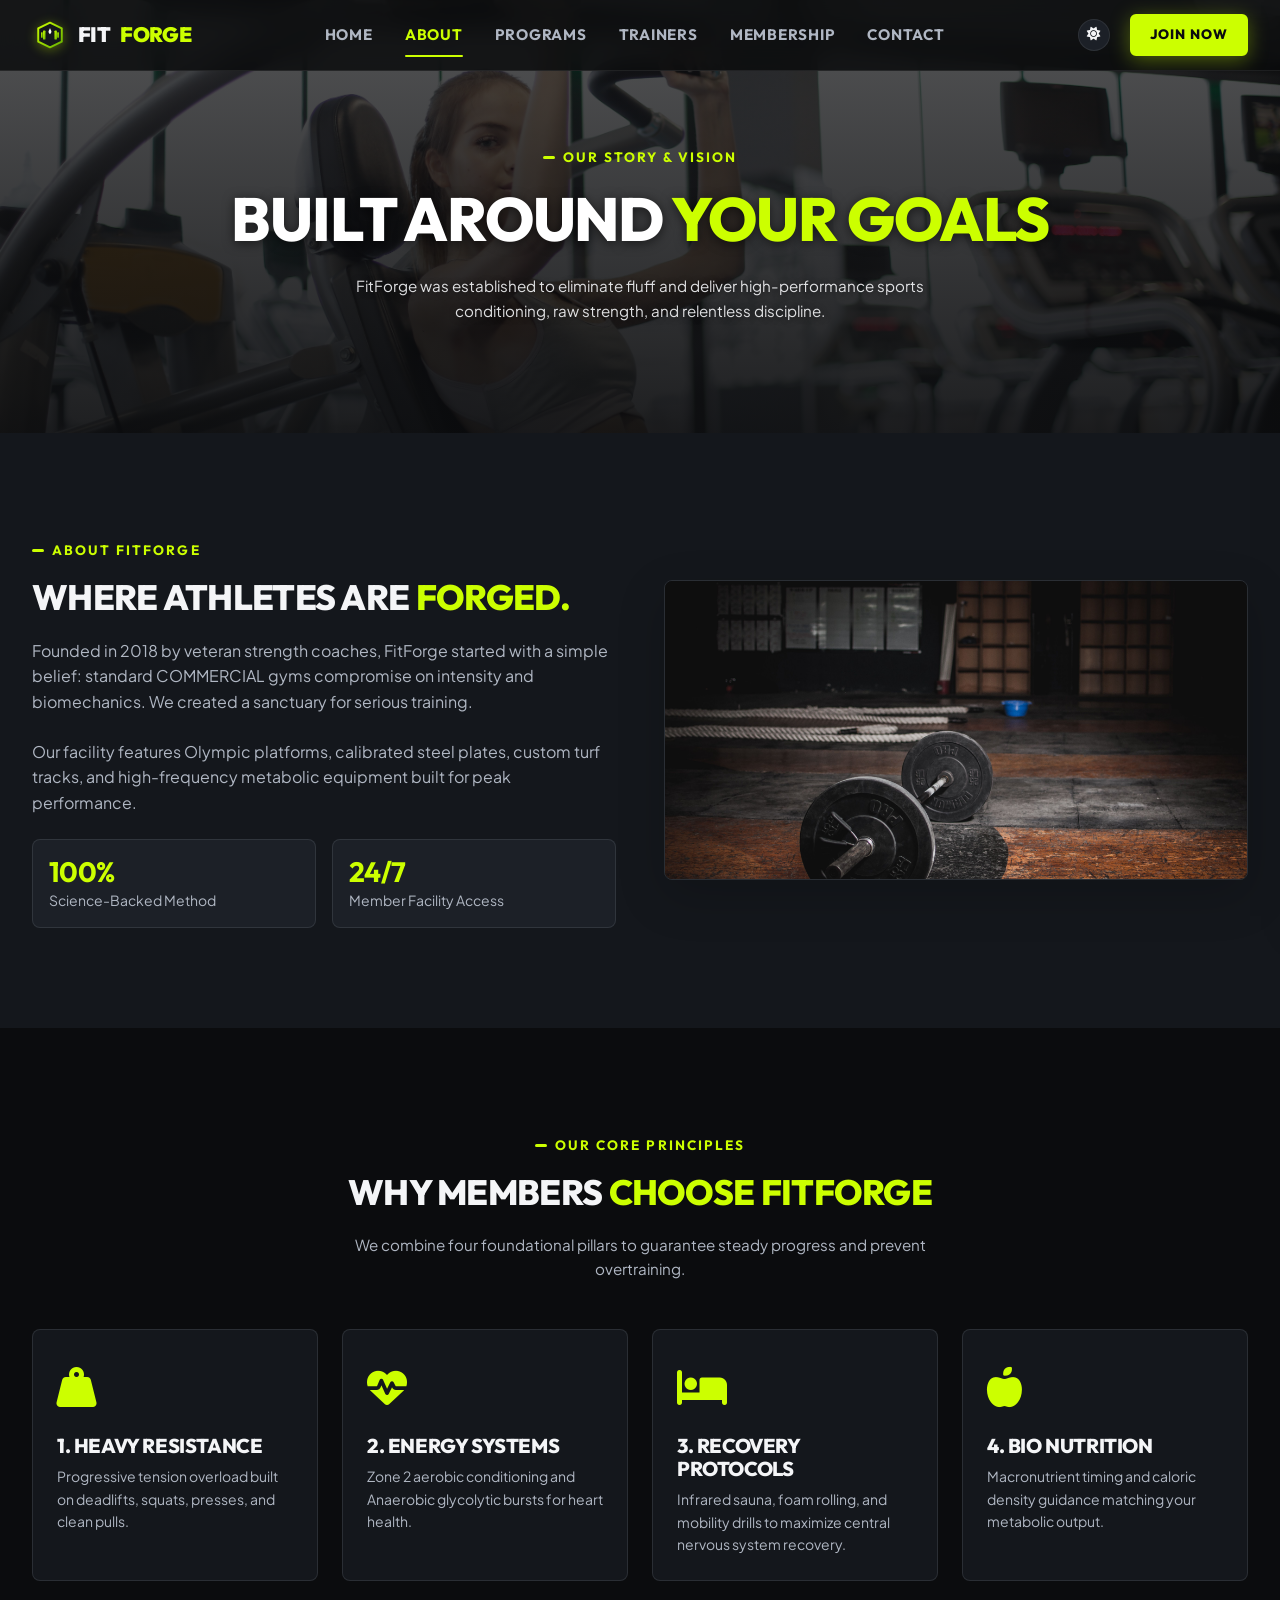
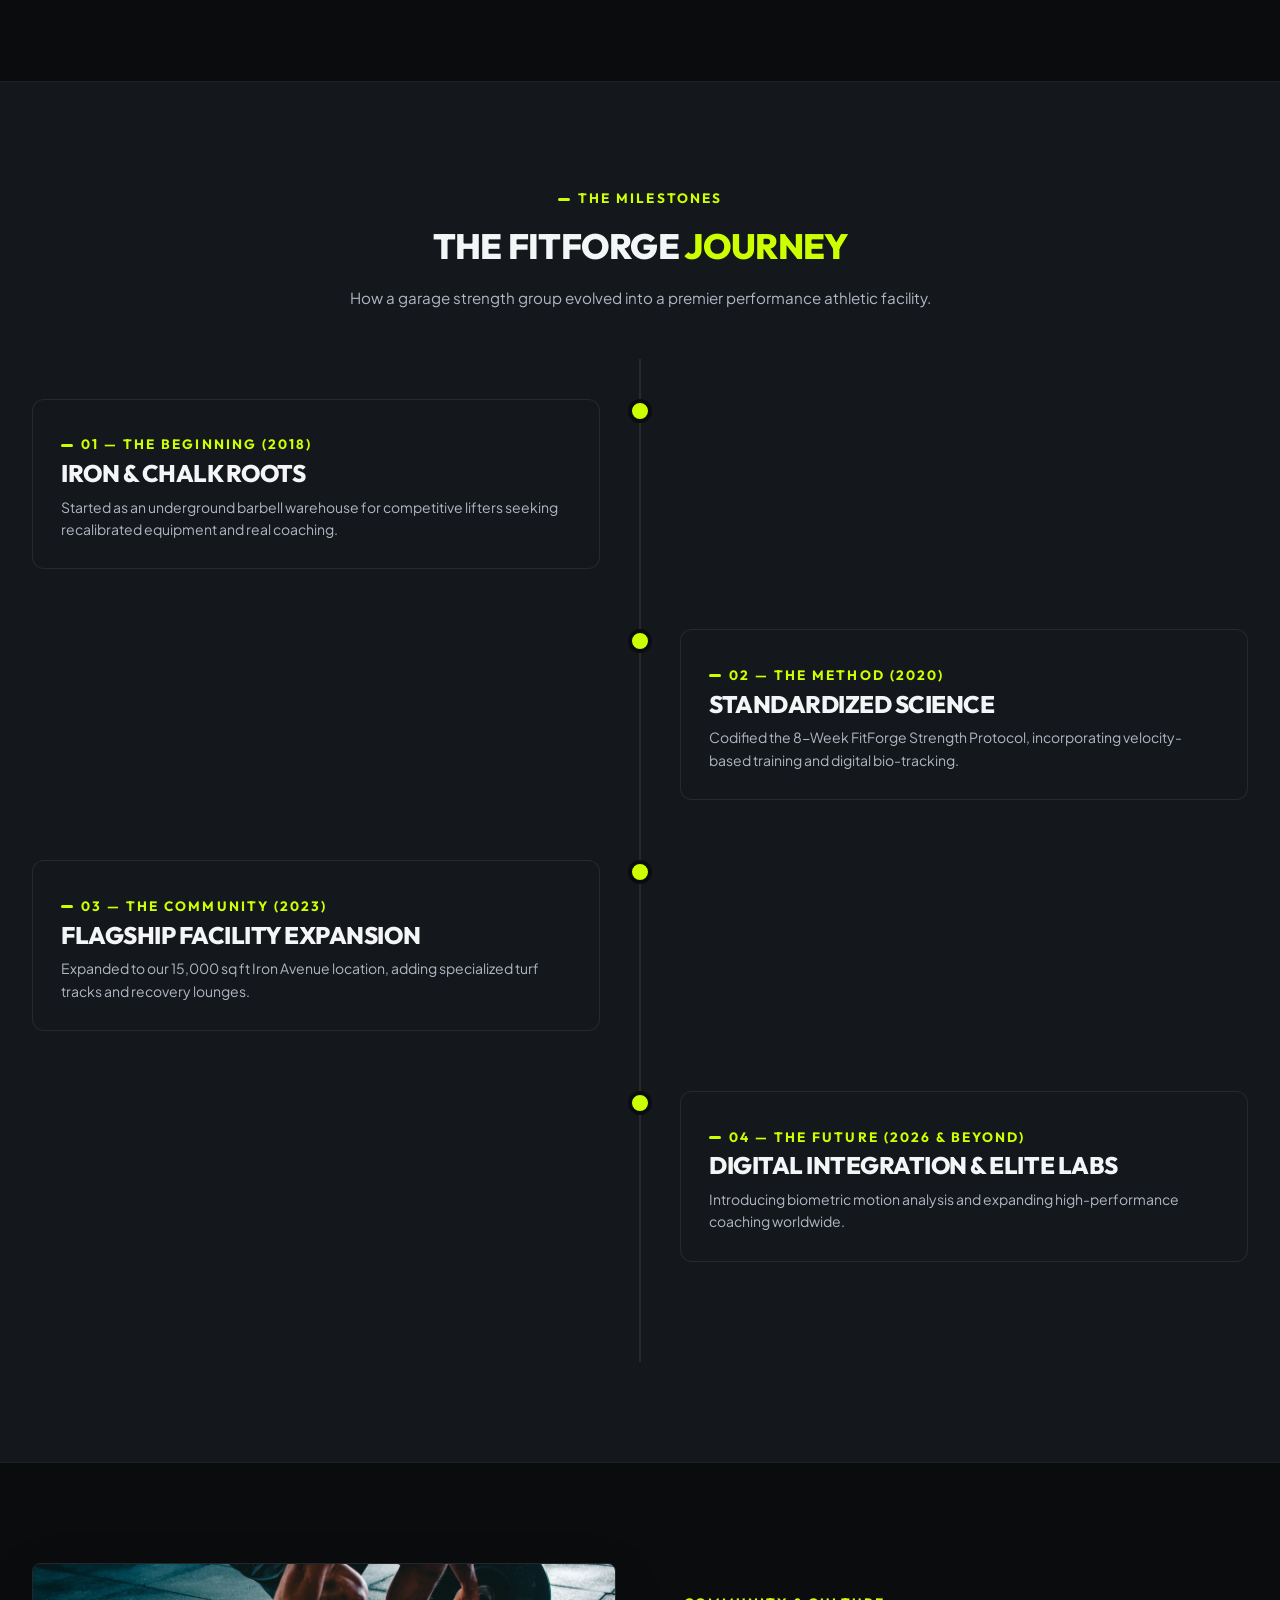
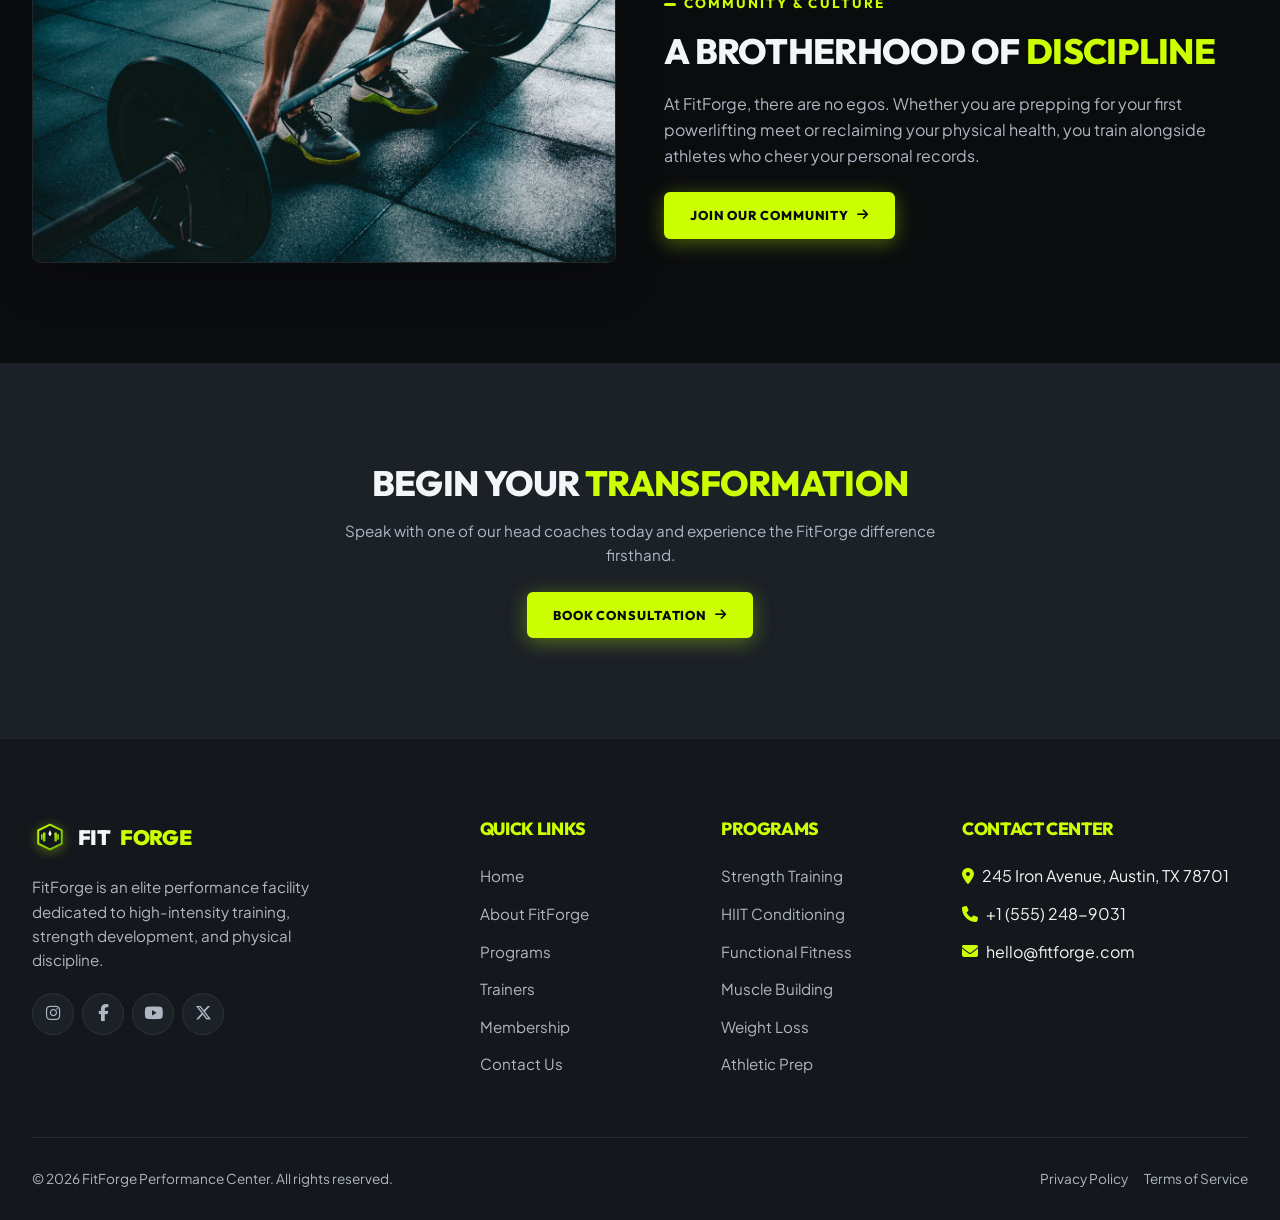
==== about.html @ 4e2a4e7b "first commit" ====
<!DOCTYPE html>
<html lang="en" data-theme="dark" dir="ltr">
<head>
  <meta charset="UTF-8">
  <meta name="viewport" content="width=device-width, initial-scale=1.0">
  <title>About Us | FitForge Performance Center</title>
  <meta name="description" content="Learn about FitForge's origin, fitness philosophy, science-backed methodology, and commitment to building athletic excellence.">
  
  <!-- Bootstrap 5 CDN -->
  <link href="https://cdn.jsdelivr.net/npm/bootstrap@5.3.2/dist/css/bootstrap.min.css" rel="stylesheet">
  
  <!-- Font Awesome CDN -->
  <link rel="stylesheet" href="https://cdnjs.cloudflare.com/ajax/libs/font-awesome/6.4.2/css/all.min.css">
  
  <!-- Favicon -->
  <link rel="icon" type="image/svg+xml" href="assets/images/favicon.svg">
  
  <!-- Custom Stylesheet -->
  <link rel="stylesheet" href="assets/css/style.css">
</head>
<body>

  <!-- ==========================================
       HEADER & NAVIGATION (CONSISTENT)
       ========================================== -->
  <header class="site-header">
    <div class="container">
      <nav class="navbar navbar-expand-lg navbar-dark p-0">
        <!-- Logo -->
        <a class="navbar-brand navbar-brand-forge me-auto" href="index.html">
          <span class="brand-logo-icon"><img src="assets/images/logo.svg" alt="FitForge Logo"></span>
          FIT<span>FORGE</span>
        </a>

        <!-- Desktop Navigation -->
        <div class="collapse navbar-collapse d-none d-lg-flex justify-content-center">
          <ul class="navbar-nav">
            <li class="nav-item"><a class="nav-link" href="index.html">Home</a></li>
            <li class="nav-item"><a class="nav-link active" href="about.html">About</a></li>
            <li class="nav-item"><a class="nav-link" href="programs.html">Programs</a></li>
            <li class="nav-item"><a class="nav-link" href="trainers.html">Trainers</a></li>
            <li class="nav-item"><a class="nav-link" href="membership.html">Membership</a></li>
            <li class="nav-item"><a class="nav-link" href="contact.html">Contact</a></li>
          </ul>
        </div>

        <!-- Right Side Controls -->
        <div class="header-controls ms-auto">
          <button class="btn-icon-toggle js-theme-toggle" aria-label="Toggle Theme">
            <i class="fas fa-sun"></i>
          </button>
          <a href="membership.html" class="btn-forge btn-forge-primary btn-forge-sm d-none d-sm-inline-flex ms-2">
            Join Now
          </a>
          <button class="navbar-toggler-forge js-drawer-open" aria-label="Open Navigation Drawer">
            <i class="fas fa-bars"></i>
          </button>
        </div>
      </nav>
    </div>
  </header>

  <!-- Mobile Right-Side Navigation Drawer -->
  <div class="mobile-drawer-overlay"></div>
  <div class="mobile-drawer">
    <div>
      <div class="drawer-header">
        <a class="navbar-brand navbar-brand-forge" href="index.html">
          FIT<span>FORGE</span>
        </a>
        <button class="btn-close-drawer js-drawer-close" aria-label="Close Drawer">
          <i class="fas fa-xmark"></i>
        </button>
      </div>

      <nav class="drawer-nav">
        <a class="nav-link" href="index.html">Home</a>
        <a class="nav-link active" href="about.html">About</a>
        <a class="nav-link" href="programs.html">Programs</a>
        <a class="nav-link" href="trainers.html">Trainers</a>
        <a class="nav-link" href="membership.html">Membership</a>
        <a class="nav-link" href="contact.html">Contact</a>
      </nav>
    </div>

    <div class="pt-4">
      <div class="text-center text-muted small">
        <p class="mb-0">&copy; 2026 FitForge Performance Center.</p>
      </div>
    </div>
  </div>

  <!-- ==========================================
       INNER HERO
       ========================================== -->
  <section class="inner-hero" style="background-image: url('assets/images/hero_about.jpg');">
    <div class="hero-overlay"></div>
    <div class="container hero-content">
      <span class="eyebrow-label reveal">OUR STORY & VISION</span>
      <h1 class="hero-title reveal stagger-1">Built Around <span class="text-lime">Your Goals</span></h1>
      <p class="section-subtitle mx-auto text-center reveal stagger-2">
        FitForge was established to eliminate fluff and deliver high-performance sports conditioning, raw strength, and relentless discipline.
      </p>
    </div>
  </section>

  <!-- ==========================================
       SECTION 1 & 2 — ABOUT & PHILOSOPHY
       ========================================== -->
  <section class="section-padding bg-surface-1">
    <div class="container">
      <div class="row align-items-center g-5">
        <div class="col-lg-6 reveal-left">
          <span class="eyebrow-label">ABOUT FITFORGE</span>
          <h2 class="section-title">Where Athletes Are <span class="text-lime">Forged.</span></h2>
          <p class="text-muted mb-4">
            Founded in 2018 by veteran strength coaches, FitForge started with a simple belief: standard COMMERCIAL gyms compromise on intensity and biomechanics. We created a sanctuary for serious training.
          </p>
          <p class="text-muted mb-4">
            Our facility features Olympic platforms, calibrated steel plates, custom turf tracks, and high-frequency metabolic equipment built for peak performance.
          </p>
          <div class="row g-3">
            <div class="col-6">
              <div class="p-3 bg-surface-2 rounded-3 border border-secondary border-opacity-25">
                <h4 class="text-lime fs-3 fw-bold mb-0">100%</h4>
                <p class="small text-muted mb-0">Science-Backed Method</p>
              </div>
            </div>
            <div class="col-6">
              <div class="p-3 bg-surface-2 rounded-3 border border-secondary border-opacity-25">
                <h4 class="text-lime fs-3 fw-bold mb-0">24/7</h4>
                <p class="small text-muted mb-0">Member Facility Access</p>
              </div>
            </div>
          </div>
        </div>

        <div class="col-lg-6 reveal-right">
          <div class="position-relative">
            <img src="assets/images/about_facility.jpg" alt="FitForge Gym Floor" class="img-fluid rounded-3 shadow-lg border border-secondary border-opacity-25 feature-section-img" loading="lazy">
          </div>
        </div>
      </div>
    </div>
  </section>

  <!-- ==========================================
       SECTION 3 & 4 — TRAINING APPROACH & WHY CHOOSE US
       ========================================== -->
  <section class="section-padding">
    <div class="container">
      <div class="text-center mx-auto mb-5 reveal">
        <span class="eyebrow-label">OUR CORE PRINCIPLES</span>
        <h2 class="section-title">Why Members <span class="text-lime">Choose FitForge</span></h2>
        <p class="section-subtitle mx-auto">
          We combine four foundational pillars to guarantee steady progress and prevent overtraining.
        </p>
      </div>

      <div class="row g-4">
        <div class="col-md-6 col-lg-3">
          <div class="p-4 bg-surface-1 rounded-3 border border-secondary border-opacity-25 h-100 reveal stagger-1">
            <div class="text-lime fs-1 mb-3"><i class="fas fa-weight-hanging"></i></div>
            <h4 class="fs-5 mb-2">1. Heavy Resistance</h4>
            <p class="text-muted small mb-0">Progressive tension overload built on deadlifts, squats, presses, and clean pulls.</p>
          </div>
        </div>

        <div class="col-md-6 col-lg-3">
          <div class="p-4 bg-surface-1 rounded-3 border border-secondary border-opacity-25 h-100 reveal stagger-2">
            <div class="text-lime fs-1 mb-3"><i class="fas fa-heart-pulse"></i></div>
            <h4 class="fs-5 mb-2">2. Energy Systems</h4>
            <p class="text-muted small mb-0">Zone 2 aerobic conditioning and Anaerobic glycolytic bursts for heart health.</p>
          </div>
        </div>

        <div class="col-md-6 col-lg-3">
          <div class="p-4 bg-surface-1 rounded-3 border border-secondary border-opacity-25 h-100 reveal stagger-3">
            <div class="text-lime fs-1 mb-3"><i class="fas fa-bed"></i></div>
            <h4 class="fs-5 mb-2">3. Recovery Protocols</h4>
            <p class="text-muted small mb-0">Infrared sauna, foam rolling, and mobility drills to maximize central nervous system recovery.</p>
          </div>
        </div>

        <div class="col-md-6 col-lg-3">
          <div class="p-4 bg-surface-1 rounded-3 border border-secondary border-opacity-25 h-100 reveal stagger-4">
            <div class="text-lime fs-1 mb-3"><i class="fas fa-apple-whole"></i></div>
            <h4 class="fs-5 mb-2">4. Bio Nutrition</h4>
            <p class="text-muted small mb-0">Macronutrient timing and caloric density guidance matching your metabolic output.</p>
          </div>
        </div>
      </div>
    </div>
  </section>

  <!-- ==========================================
       SECTION 5 — TIMELINE JOURNEY
       ========================================== -->
  <section class="section-padding bg-surface-1 border-top border-bottom border-secondary border-opacity-10">
    <div class="container">
      <div class="text-center mx-auto mb-5 reveal">
        <span class="eyebrow-label">THE MILESTONES</span>
        <h2 class="section-title">The FitForge <span class="text-lime">Journey</span></h2>
        <p class="section-subtitle mx-auto">
          How a garage strength group evolved into a premier performance athletic facility.
        </p>
      </div>

      <div class="timeline-container">
        <!-- Milestone 1 -->
        <div class="timeline-item reveal-left">
          <div class="timeline-dot"></div>
          <div class="timeline-content">
            <span class="eyebrow-label mb-1">01 — THE BEGINNING (2018)</span>
            <h4 class="fs-4 mb-2">Iron & Chalk Roots</h4>
            <p class="text-muted small mb-0">
              Started as an underground barbell warehouse for competitive lifters seeking recalibrated equipment and real coaching.
            </p>
          </div>
        </div>

        <!-- Milestone 2 -->
        <div class="timeline-item reveal-right">
          <div class="timeline-dot"></div>
          <div class="timeline-content">
            <span class="eyebrow-label mb-1">02 — THE METHOD (2020)</span>
            <h4 class="fs-4 mb-2">Standardized Science</h4>
            <p class="text-muted small mb-0">
              Codified the 8-Week FitForge Strength Protocol, incorporating velocity-based training and digital bio-tracking.
            </p>
          </div>
        </div>

        <!-- Milestone 3 -->
        <div class="timeline-item reveal-left">
          <div class="timeline-dot"></div>
          <div class="timeline-content">
            <span class="eyebrow-label mb-1">03 — THE COMMUNITY (2023)</span>
            <h4 class="fs-4 mb-2">Flagship Facility Expansion</h4>
            <p class="text-muted small mb-0">
              Expanded to our 15,000 sq ft Iron Avenue location, adding specialized turf tracks and recovery lounges.
            </p>
          </div>
        </div>

        <!-- Milestone 4 -->
        <div class="timeline-item reveal-right">
          <div class="timeline-dot"></div>
          <div class="timeline-content">
            <span class="eyebrow-label mb-1">04 — THE FUTURE (2026 & BEYOND)</span>
            <h4 class="fs-4 mb-2">Digital Integration & Elite Labs</h4>
            <p class="text-muted small mb-0">
              Introducing biometric motion analysis and expanding high-performance coaching worldwide.
            </p>
          </div>
        </div>
      </div>
    </div>
  </section>

  <!-- ==========================================
       SECTION 6 — COMMUNITY & CULTURE
       ========================================== -->
  <section class="section-padding">
    <div class="container">
      <div class="row align-items-center g-5">
        <div class="col-lg-6 reveal-left">
          <img src="assets/images/about_community.jpg" alt="FitForge Gym Culture" class="img-fluid rounded-3 shadow-lg border border-secondary border-opacity-25 feature-section-img" loading="lazy">
        </div>
        <div class="col-lg-6 reveal-right">
          <span class="eyebrow-label">COMMUNITY & CULTURE</span>
          <h2 class="section-title">A Brotherhood of <span class="text-lime">Discipline</span></h2>
          <p class="text-muted mb-4">
            At FitForge, there are no egos. Whether you are prepping for your first powerlifting meet or reclaiming your physical health, you train alongside athletes who cheer your personal records.
          </p>
          <a href="membership.html" class="btn-forge btn-forge-primary">
            Join Our Community <i class="fas fa-arrow-right"></i>
          </a>
        </div>
      </div>
    </div>
  </section>

  <!-- ==========================================
       CTA SECTION
       ========================================== -->
  <section class="section-padding bg-surface-2 text-center">
    <div class="container">
      <div class="max-w-700 mx-auto reveal-scale">
        <h2 class="section-title mb-3">Begin Your <span class="text-lime">Transformation</span></h2>
        <p class="section-subtitle mx-auto mb-4">
          Speak with one of our head coaches today and experience the FitForge difference firsthand.
        </p>
        <a href="contact.html" class="btn-forge btn-forge-primary btn-lg">
          Book Consultation <i class="fas fa-arrow-right"></i>
        </a>
      </div>
    </div>
  </section>

  <!-- ==========================================
       FOOTER
       ========================================== -->
  <footer class="site-footer">
    <div class="container">
      <div class="row g-4 justify-content-between">
        <div class="col-lg-4 col-md-6 footer-brand">
          <a class="navbar-brand navbar-brand-forge mb-3" href="index.html">
            <span class="brand-logo-icon"><img src="assets/images/logo.svg" alt="FitForge Logo"></span>
            FIT<span>FORGE</span>
          </a>
          <p>FitForge is an elite performance facility dedicated to high-intensity training, strength development, and physical discipline.</p>
          <div class="d-flex gap-2 mt-3">
            <a href="#" class="footer-social-link" aria-label="Instagram"><i class="fab fa-instagram"></i></a>
            <a href="#" class="footer-social-link" aria-label="Facebook"><i class="fab fa-facebook-f"></i></a>
            <a href="#" class="footer-social-link" aria-label="YouTube"><i class="fab fa-youtube"></i></a>
            <a href="#" class="footer-social-link" aria-label="X Twitter"><i class="fab fa-x-twitter"></i></a>
          </div>
        </div>

        <div class="col-lg-2 col-md-6 col-6">
          <h4 class="footer-title text-lime">Quick Links</h4>
          <ul class="footer-links">
            <li><a href="index.html">Home</a></li>
            <li><a href="about.html">About FitForge</a></li>
            <li><a href="programs.html">Programs</a></li>
            <li><a href="trainers.html">Trainers</a></li>
            <li><a href="membership.html">Membership</a></li>
            <li><a href="contact.html">Contact Us</a></li>
          </ul>
        </div>

        <div class="col-lg-2 col-md-6 col-6">
          <h4 class="footer-title text-lime">Programs</h4>
          <ul class="footer-links">
            <li><a href="programs.html">Strength Training</a></li>
            <li><a href="programs.html">HIIT Conditioning</a></li>
            <li><a href="programs.html">Functional Fitness</a></li>
            <li><a href="programs.html">Muscle Building</a></li>
            <li><a href="programs.html">Weight Loss</a></li>
            <li><a href="programs.html">Athletic Prep</a></li>
          </ul>
        </div>

        <div class="col-lg-3 col-md-6">
          <h4 class="footer-title text-lime">Contact Center</h4>
          <ul class="footer-links">
            <li class="d-flex gap-2 align-items-center"><i class="fas fa-location-dot text-lime"></i> <span>245 Iron Avenue, Austin, TX 78701</span></li>
            <li class="d-flex gap-2 align-items-center"><i class="fas fa-phone text-lime"></i> <span>+1 (555) 248-9031</span></li>
            <li class="d-flex gap-2 align-items-center"><i class="fas fa-envelope text-lime"></i> <span>hello@fitforge.com</span></li>
          </ul>
        </div>
      </div>

      <div class="footer-bottom">
        <p class="mb-0">&copy; 2026 FitForge Performance Center. All rights reserved.</p>
        <div class="d-flex gap-3">
          <a href="#" class="text-muted">Privacy Policy</a>
          <a href="#" class="text-muted">Terms of Service</a>
        </div>
      </div>
    </div>
  </footer>

  <button class="btn-back-to-top js-back-to-top" aria-label="Back to top">
    <i class="fas fa-arrow-up"></i>
  </button>

  <script src="https://cdn.jsdelivr.net/npm/bootstrap@5.3.2/dist/js/bootstrap.bundle.min.js"></script>
  <script src="assets/js/main.js"></script>
</body>
</html>
---- assets/css/style.css ----
/* ==========================================================================
   FITFORGE - Premium Modern Fitness & Gym Website Design System
   ========================================================================== */

/* Google Fonts Import */
@import url('https://fonts.googleapis.com/css2?family=Outfit:wght@400;500;600;700;800;900&family=Plus+Jakarta+Sans:wght@400;500;600;700;800&display=swap');

/* --------------------------------------------------------------------------
   CSS VARIABLES & THEME ENGINE
   -------------------------------------------------------------------------- */
:root {
  /* Brand Accent Colors */
  --color-primary: #CCFF00;       /* Electric Lime */
  --color-primary-hover: #B8E600;
  --color-primary-dark: #88B300;
  --color-primary-glow: rgba(204, 255, 0, 0.35);

  /* Fonts */
  --font-heading: 'Outfit', sans-serif;
  --font-body: 'Plus Jakarta Sans', sans-serif;

  /* Transitions */
  --transition-fast: 0.2s cubic-bezier(0.25, 1, 0.5, 1);
  --transition-normal: 0.35s cubic-bezier(0.25, 1, 0.5, 1);
  --transition-slow: 0.6s cubic-bezier(0.25, 1, 0.5, 1);

  /* Default Dark Theme Variables */
  --bg-body: #0b0c0e;
  --bg-surface-1: #14171c;
  --bg-surface-2: #1c2027;
  --bg-surface-3: #262b34;
  --bg-header: rgba(11, 12, 14, 0.85);
  
  --border-color: rgba(255, 255, 255, 0.08);
  --border-color-hover: rgba(204, 255, 0, 0.3);
  
  --text-main: #f4f5f7;
  --text-muted: #b0b7c3;
  --text-inverse: #0b0c0e;
  --btn-text-primary: #0b0c0e;
  
  --shadow-sm: 0 4px 12px rgba(0, 0, 0, 0.3);
  --shadow-lg: 0 16px 40px rgba(0, 0, 0, 0.5);
  --hero-overlay: linear-gradient(180deg, rgba(11, 12, 14, 0.7) 0%, rgba(11, 12, 14, 0.95) 100%);
  
  --card-radius: 12px;
}

/* Light Theme Overrides */
[data-theme="light"] {
  --color-primary: #66B200;       /* Signature FitForge Lime Green (Vibrant & Legible in Light Mode) */
  --color-primary-hover: #549400;
  --color-primary-dark: #427500;
  --color-primary-glow: rgba(102, 178, 0, 0.25);

  --bg-body: #f4f5f7;
  --bg-surface-1: #ffffff;
  --bg-surface-2: #e9ecef;
  --bg-surface-3: #dee2e6;
  --bg-header: rgba(244, 245, 247, 0.92);
  
  --border-color: rgba(0, 0, 0, 0.12);
  --border-color-hover: rgba(46, 125, 50, 0.5);
  
  --text-main: #121417;
  --text-muted: #4a5159;
  --text-inverse: #ffffff;
  --btn-text-primary: #ffffff;
  
  --shadow-sm: 0 4px 12px rgba(0, 0, 0, 0.06);
  --shadow-lg: 0 16px 40px rgba(0, 0, 0, 0.12);
  --hero-overlay: linear-gradient(180deg, rgba(18, 20, 23, 0.55) 0%, rgba(18, 20, 23, 0.85) 100%);
}

/* Explicit Text Color Overrides for High Contrast Across All Themes */
.text-main {
  color: var(--text-main) !important;
}

.text-muted {
  color: var(--text-muted) !important;
}

[data-theme="dark"] .text-secondary,
[data-theme="dark"] .text-dark,
[data-theme="dark"] .text-black,
[data-theme="dark"] .text-body {
  color: var(--text-muted) !important;
}

[data-theme="dark"] .text-white {
  color: #ffffff !important;
}

::placeholder {
  color: #88909c !important;
  opacity: 1 !important;
}

::-webkit-input-placeholder {
  color: #88909c !important;
}

/* --------------------------------------------------------------------------
   GLOBAL BASE STYLES
   -------------------------------------------------------------------------- */
*, *::before, *::after {
  box-sizing: border-box;
}

html {
  scroll-behavior: smooth;
  font-size: 16px;
  width: 100% !important;
  max-width: 100% !important;
  overflow-x: hidden !important;
}

body {
  margin: 0;
  padding: 0;
  width: 100% !important;
  max-width: 100% !important;
  font-family: var(--font-body);
  background-color: var(--bg-body);
  color: var(--text-main);
  line-height: 1.6;
  overflow-x: hidden !important;
  position: relative;
  transition: background-color var(--transition-normal), color var(--transition-normal);
}

body.drawer-open {
  overflow: hidden !important;
}

h1, h2, h3, h4, h5, h6 {
  font-family: var(--font-heading);
  font-weight: 800;
  text-transform: uppercase;
  letter-spacing: -0.02em;
  color: var(--text-main);
  line-height: 1.15;
}

a {
  text-decoration: none;
  color: inherit;
  transition: color var(--transition-fast);
}

img {
  max-width: 100%;
  height: auto;
  display: block;
}

/* Custom Scrollbar */
::-webkit-scrollbar {
  width: 10px;
}
::-webkit-scrollbar-track {
  background: var(--bg-body);
}
::-webkit-scrollbar-thumb {
  background: var(--bg-surface-3);
  border-radius: 5px;
}
::-webkit-scrollbar-thumb:hover {
  background: var(--color-primary);
}

/* Selection */
::selection {
  background: var(--color-primary);
  color: var(--color-primary-dark);
}

/* --------------------------------------------------------------------------
   REUSABLE UTILITIES & BADGES
   -------------------------------------------------------------------------- */
.text-lime {
  color: var(--color-primary) !important;
}

.bg-surface-1 { background-color: var(--bg-surface-1) !important; }
.bg-surface-2 { background-color: var(--bg-surface-2) !important; }

.section-padding {
  padding: 100px 0;
}

@media (max-width: 768px) {
  .section-padding {
    padding: 60px 0;
  }
}

.eyebrow-label {
  display: inline-flex;
  align-items: center;
  gap: 8px;
  font-family: var(--font-heading);
  font-size: 0.85rem;
  font-weight: 700;
  text-transform: uppercase;
  letter-spacing: 0.15em;
  color: var(--color-primary);
  margin-bottom: 16px;
}

.eyebrow-label::before {
  content: '';
  display: inline-block;
  width: 12px;
  height: 3px;
  background-color: var(--color-primary);
  border-radius: 2px;
}

.section-title {
  font-size: clamp(1.4rem, 3vw, 2.2rem);
  margin-bottom: 20px;
}

.section-subtitle {
  color: var(--text-muted);
  font-size: 0.95rem;
  max-width: 650px;
  margin-bottom: 40px;
}

/* --------------------------------------------------------------------------
   BUTTONS
   -------------------------------------------------------------------------- */
.btn-forge {
  display: inline-flex;
  align-items: center;
  justify-content: center;
  gap: 8px;
  font-family: var(--font-heading);
  font-size: 0.8rem;
  font-weight: 800;
  text-transform: uppercase;
  letter-spacing: 0.07em;
  padding: 11px 24px;
  border-radius: 6px;
  border: 2px solid transparent;
  cursor: pointer;
  transition: all var(--transition-normal);
  position: relative;
  overflow: hidden;
  white-space: nowrap;
}

.btn-forge-primary {
  background-color: var(--color-primary);
  color: var(--btn-text-primary) !important;
  border-color: var(--color-primary);
  box-shadow: 0 4px 20px var(--color-primary-glow);
}

.btn-forge-primary:hover {
  background-color: var(--color-primary-hover);
  border-color: var(--color-primary-hover);
  box-shadow: 0 8px 30px var(--color-primary-glow);
  color: var(--btn-text-primary) !important;
  transform: translateY(-2px);
}

.btn-forge-outline {
  background-color: transparent;
  color: var(--text-main);
  border-color: var(--border-color);
}

.btn-forge-outline:hover {
  border-color: var(--color-primary);
  color: var(--color-primary);
  background-color: rgba(204, 255, 0, 0.05);
  transform: translateY(-2px);
}

.btn-forge-sm {
  padding: 8px 18px;
  font-size: 0.85rem;
}

.btn-icon-toggle {
  width: 32px;
  height: 32px;
  border-radius: 50%;
  border: 1px solid var(--border-color);
  background: var(--bg-surface-2);
  color: var(--text-main);
  display: inline-flex;
  align-items: center;
  justify-content: center;
  cursor: pointer;
  font-size: 0.85rem;
  transition: all var(--transition-fast);
}

.btn-icon-toggle:hover {
  border-color: var(--color-primary);
  color: var(--color-primary);
  transform: scale(1.05);
}

/* --------------------------------------------------------------------------
   STICKY HEADER & NAVBAR
   -------------------------------------------------------------------------- */
.site-header {
  position: fixed;
  top: 0;
  left: 0;
  right: 0;
  width: 100%;
  z-index: 1050;
  background-color: var(--bg-header);
  backdrop-filter: blur(12px);
  -webkit-backdrop-filter: blur(12px);
  border-bottom: 1px solid var(--border-color);
  padding: 12px 0;
  transition: background-color var(--transition-normal), box-shadow var(--transition-normal), border-color var(--transition-normal);
}

.site-header.scrolled {
  box-shadow: var(--shadow-sm);
  padding: 12px 0;
}

.navbar-brand-forge,
.navbar-brand-forge:hover,
.navbar-brand-forge:focus {
  font-family: var(--font-heading);
  font-weight: 900;
  font-size: 1.8rem;
  letter-spacing: -0.03em;
  color: var(--text-main) !important;
  display: flex;
  align-items: center;
  gap: 10px;
  text-decoration: none !important;
  opacity: 1 !important;
}

.brand-logo-icon {
  width: 36px;
  height: 36px;
  display: inline-flex;
  align-items: center;
  justify-content: center;
  flex-shrink: 0;
}

.brand-logo-icon img,
.brand-logo-icon svg {
  width: 100%;
  height: 100%;
  object-fit: contain;
  filter: drop-shadow(0 2px 6px var(--color-primary-glow));
}

.navbar-brand-forge span {
  color: var(--color-primary) !important;
  transition: color var(--transition-fast);
}

.navbar-brand-forge:hover span {
  color: var(--color-primary-hover) !important;
}

.navbar-nav .nav-link {
  font-family: var(--font-heading);
  font-size: 0.95rem;
  font-weight: 700;
  text-transform: uppercase;
  letter-spacing: 0.05em;
  color: var(--text-muted);
  padding: 10px 16px !important;
  position: relative;
  transition: color var(--transition-fast);
}

.navbar-nav .nav-link:hover,
.navbar-nav .nav-link.active {
  color: var(--text-main);
}

.navbar-nav .nav-link.active {
  color: var(--color-primary) !important;
}

.navbar-nav .nav-link.active::after {
  content: '';
  position: absolute;
  bottom: 0;
  left: 16px;
  right: 16px;
  height: 2px;
  background-color: var(--color-primary);
  border-radius: 2px;
}

/* Desktop right controls */
.header-controls {
  display: flex;
  align-items: center;
  gap: 12px;
}

/* --------------------------------------------------------------------------
   MOBILE NAVIGATION DRAWER
   -------------------------------------------------------------------------- */
.mobile-drawer-overlay {
  position: fixed;
  top: 0;
  left: 0;
  width: 100vw;
  height: 100vh;
  background: rgba(0, 0, 0, 0.7);
  backdrop-filter: blur(4px);
  z-index: 1060;
  opacity: 0;
  visibility: hidden;
  transition: all var(--transition-normal);
}

.mobile-drawer-overlay.show {
  opacity: 1;
  visibility: visible;
}

.mobile-drawer {
  position: fixed;
  top: 0;
  right: -280px;
  width: 250px;
  height: 100vh;
  background-color: var(--bg-surface-1);
  border-left: 1px solid var(--border-color);
  z-index: 1065;
  padding: 20px 16px;
  display: flex;
  flex-direction: column;
  justify-content: space-between;
  transition: right var(--transition-normal);
  box-shadow: var(--shadow-lg);
}

[dir="rtl"] .mobile-drawer {
  right: auto;
  left: -280px;
  border-left: none;
  border-right: 1px solid var(--border-color);
  transition: left var(--transition-normal);
}

.mobile-drawer.show {
  right: 0;
}

[dir="rtl"] .mobile-drawer.show {
  left: 0;
  right: auto;
}

.drawer-header {
  display: flex;
  align-items: center;
  justify-content: space-between;
  margin-bottom: 18px;
}

.drawer-header .navbar-brand-forge {
  font-size: 1.3rem !important;
}

.drawer-header .brand-logo-icon {
  width: 26px !important;
  height: 26px !important;
}

.btn-close-drawer {
  background: none;
  border: none;
  font-size: 1.2rem;
  color: var(--text-main);
  cursor: pointer;
  padding: 4px;
}

.drawer-nav {
  display: flex;
  flex-direction: column;
  gap: 2px;
}

.drawer-nav .nav-link {
  font-size: 0.92rem;
  font-weight: 700;
  padding: 10px 12px !important;
  border-bottom: 1px solid var(--border-color);
  border-radius: 6px;
  opacity: 0;
  transform: translateX(20px);
  transition: all var(--transition-normal);
  position: relative;
  color: var(--text-muted);
}

.drawer-nav .nav-link:hover {
  color: var(--text-main);
  background: var(--bg-surface-2);
  padding-left: 16px !important;
}

.drawer-nav .nav-link.active {
  color: var(--color-primary) !important;
  background: rgba(204, 255, 0, 0.08);
  border-bottom-color: var(--border-color);
  padding-left: 16px !important;
}

.drawer-nav .nav-link.active::before {
  content: '';
  position: absolute;
  left: 0;
  top: 50%;
  transform: translateY(-50%);
  width: 3px;
  height: 60%;
  background: var(--color-primary);
  border-radius: 0 3px 3px 0;
  box-shadow: 0 0 8px var(--color-primary-glow);
}

[dir="rtl"] .drawer-nav .nav-link {
  transform: translateX(-20px);
}

.mobile-drawer.show .drawer-nav .nav-link {
  opacity: 1;
  transform: translateX(0);
}

.mobile-drawer.show .drawer-nav .nav-link:nth-child(1) { transition-delay: 0.1s; }
.mobile-drawer.show .drawer-nav .nav-link:nth-child(2) { transition-delay: 0.15s; }
.mobile-drawer.show .drawer-nav .nav-link:nth-child(3) { transition-delay: 0.2s; }
.mobile-drawer.show .drawer-nav .nav-link:nth-child(4) { transition-delay: 0.25s; }
.mobile-drawer.show .drawer-nav .nav-link:nth-child(5) { transition-delay: 0.3s; }
.mobile-drawer.show .drawer-nav .nav-link:nth-child(6) { transition-delay: 0.35s; }

.mobile-drawer .btn-forge {
  padding: 10px 18px !important;
  font-size: 0.85rem !important;
}

/* Hamburger toggler */
.navbar-toggler-forge {
  border: none;
  background: none;
  color: var(--text-main);
  font-size: 1.1rem;
  cursor: pointer;
  padding: 4px;
  display: none;
}

@media (max-width: 1023px) {
  .navbar-toggler-forge {
    display: flex;
    align-items: center;
    justify-content: center;
  }
}

/* --------------------------------------------------------------------------
   HERO SECTIONS
   -------------------------------------------------------------------------- */
.hero-section {
  min-height: 90vh;
  padding-top: 80px;
  position: relative;
  display: flex;
  align-items: center;
  background-size: cover;
  background-position: center;
  overflow: hidden;
}

.hero-overlay {
  position: absolute;
  inset: 0;
  background: linear-gradient(180deg, rgba(11, 12, 14, 0.7) 0%, rgba(11, 12, 14, 0.92) 100%);
  z-index: 1;
}

.hero-content {
  position: relative;
  z-index: 2;
}

.hero-title,
.inner-hero .hero-title {
  font-size: clamp(1.6rem, 4.5vw, 3rem);
  margin-bottom: 20px;
  color: #ffffff !important;
  text-shadow: 0 2px 12px rgba(0, 0, 0, 0.6);
}

.hero-description,
.inner-hero .section-subtitle {
  font-size: 0.95rem;
  color: rgba(244, 245, 247, 0.9) !important;
  max-width: 600px;
  margin-bottom: 30px;
  text-shadow: 0 1px 6px rgba(0, 0, 0, 0.5);
}

.hero-cta-group {
  display: flex;
  gap: 16px;
  flex-wrap: wrap;
}

.hero-section .btn-forge-outline,
.inner-hero .btn-forge-outline {
  color: #ffffff !important;
  border-color: rgba(255, 255, 255, 0.4) !important;
  background-color: rgba(0, 0, 0, 0.25) !important;
}

.hero-section .btn-forge-outline:hover,
.inner-hero .btn-forge-outline:hover {
  border-color: var(--color-primary) !important;
  color: var(--color-primary) !important;
  background-color: rgba(204, 255, 0, 0.12) !important;
}

/* Floating Stats Card in Hero */
.floating-stats-card {
  z-index: 3;
  background: var(--bg-surface-1);
  border: 1px solid var(--border-color);
  border-radius: var(--card-radius);
  padding: 20px 28px;
  box-shadow: var(--shadow-lg);
  backdrop-filter: blur(10px);
  display: flex;
  align-items: center;
  gap: 24px;
}

@media (min-width: 1025px) {
  .floating-stats-card {
    position: absolute;
    bottom: 40px;
    right: 40px;
  }

  [dir="rtl"] .floating-stats-card {
    right: auto;
    left: 40px;
  }
}

.stat-item-mini h4 {
  font-size: 1.8rem;
  color: var(--color-primary);
  margin: 0;
}

.stat-item-mini p {
  font-size: 0.8rem;
  font-weight: 700;
  text-transform: uppercase;
  color: var(--text-muted);
  margin: 0;
}

/* Inner Page Hero */
.inner-hero {
  padding: 140px 0 80px;
  position: relative;
  background-size: cover;
  background-position: center;
  text-align: center;
}

.inner-hero .hero-title {
  font-size: clamp(2.2rem, 5vw, 3.8rem);
}

/* --------------------------------------------------------------------------
   PROGRAM CARDS
   -------------------------------------------------------------------------- */
.program-card {
  background: var(--bg-surface-1);
  border: 1px solid var(--border-color);
  border-radius: var(--card-radius);
  overflow: hidden;
  height: 100%;
  display: flex;
  flex-direction: column;
  transition: all var(--transition-normal);
}

.program-card:hover {
  transform: translateY(-8px);
  border-color: var(--color-primary);
  box-shadow: var(--shadow-lg);
}

.program-img-wrapper {
  position: relative;
  height: 230px;
  overflow: hidden;
}

.program-img-wrapper img {
  width: 100%;
  height: 100%;
  object-fit: cover;
  transition: transform var(--transition-slow);
}

.program-card:hover .program-img-wrapper img {
  transform: scale(1.08);
}

.program-badge {
  position: absolute;
  top: 16px;
  left: 16px;
  background: rgba(11, 12, 14, 0.85);
  color: var(--color-primary);
  font-family: var(--font-heading);
  font-size: 0.75rem;
  font-weight: 800;
  text-transform: uppercase;
  letter-spacing: 0.1em;
  padding: 6px 12px;
  border-radius: 4px;
  border: 1px solid var(--border-color);
}

[dir="rtl"] .program-badge {
  left: auto;
  right: 16px;
}

.program-body {
  padding: 28px;
  display: flex;
  flex-direction: column;
  flex-grow: 1;
}

.program-icon {
  width: 46px;
  height: 46px;
  background: var(--bg-surface-2);
  color: var(--color-primary);
  border-radius: 8px;
  display: flex;
  align-items: center;
  justify-content: center;
  font-size: 1.3rem;
  margin-bottom: 20px;
  border: 1px solid var(--border-color);
}

.program-title {
  font-size: 1.35rem;
  margin-bottom: 12px;
}

.program-desc {
  color: var(--text-muted);
  font-size: 0.95rem;
  margin-bottom: 24px;
  flex-grow: 1;
}

.program-meta {
  display: flex;
  align-items: center;
  justify-content: space-between;
  border-top: 1px solid var(--border-color);
  padding-top: 18px;
  font-size: 0.85rem;
  color: var(--text-muted);
  font-weight: 600;
}

.program-link {
  font-family: var(--font-heading);
  font-weight: 800;
  text-transform: uppercase;
  color: var(--color-primary);
  display: inline-flex;
  align-items: center;
  gap: 8px;
}

.program-card:hover .program-link i {
  transform: translateX(4px);
}

[dir="rtl"] .program-card:hover .program-link i {
  transform: translateX(-4px);
}

/* --------------------------------------------------------------------------
   TRAINER CARDS
   -------------------------------------------------------------------------- */
.trainer-card {
  background: var(--bg-surface-1);
  border: 1px solid var(--border-color);
  border-radius: var(--card-radius);
  overflow: hidden;
  transition: all var(--transition-normal);
}

.trainer-card:hover {
  transform: translateY(-8px);
  border-color: var(--color-primary);
  box-shadow: var(--shadow-lg);
}

.trainer-img-wrapper {
  position: relative;
  height: 320px;
  overflow: hidden;
}

.trainer-img-wrapper img {
  width: 100%;
  height: 100%;
  object-fit: cover;
  transition: transform var(--transition-slow);
}

.trainer-card:hover .trainer-img-wrapper img {
  transform: scale(1.06);
}

.trainer-socials {
  position: absolute;
  bottom: 16px;
  left: 50%;
  transform: translateX(-50%) translateY(20px);
  display: flex;
  gap: 10px;
  opacity: 0;
  transition: all var(--transition-normal);
}

.trainer-card:hover .trainer-socials {
  opacity: 1;
  transform: translateX(-50%) translateY(0);
}

.trainer-social-link {
  width: 36px;
  height: 36px;
  border-radius: 50%;
  background: rgba(11, 12, 14, 0.9);
  color: var(--text-main);
  display: flex;
  align-items: center;
  justify-content: center;
  font-size: 0.9rem;
  transition: all var(--transition-fast);
}

.trainer-social-link:hover {
  background: var(--color-primary);
  color: var(--btn-text-primary);
}

.trainer-info {
  padding: 24px;
}

.trainer-specialty {
  color: var(--color-primary);
  font-weight: 700;
  font-size: 0.85rem;
  text-transform: uppercase;
  letter-spacing: 0.08em;
  margin-bottom: 6px;
}

.trainer-name {
  font-size: 1.4rem;
  margin-bottom: 8px;
}

.trainer-exp {
  color: var(--text-muted);
  font-size: 0.9rem;
}

/* --------------------------------------------------------------------------
   PRICING / MEMBERSHIP CARDS
   -------------------------------------------------------------------------- */
.pricing-card {
  background: var(--bg-surface-1);
  border: 1px solid var(--border-color);
  border-radius: var(--card-radius);
  padding: 40px 32px;
  position: relative;
  display: flex;
  flex-direction: column;
  height: 100%;
  transition: all var(--transition-normal);
}

.pricing-card.featured {
  border-color: var(--color-primary);
  background: var(--bg-surface-2);
  transform: scale(1.04);
  box-shadow: 0 0 35px rgba(204, 255, 0, 0.15);
}

.popular-tag {
  position: absolute;
  top: -14px;
  left: 50%;
  transform: translateX(-50%);
  background: var(--color-primary);
  color: var(--btn-text-primary);
  font-family: var(--font-heading);
  font-size: 0.75rem;
  font-weight: 900;
  text-transform: uppercase;
  letter-spacing: 0.1em;
  padding: 4px 16px;
  border-radius: 20px;
}

.pricing-header {
  margin-bottom: 24px;
  border-bottom: 1px solid var(--border-color);
  padding-bottom: 24px;
}

.pricing-name {
  font-size: 1.5rem;
  margin-bottom: 16px;
}

.pricing-price {
  font-size: 3rem;
  font-weight: 900;
  font-family: var(--font-heading);
  line-height: 1;
  color: var(--text-main);
}

.pricing-price span {
  font-size: 1rem;
  color: var(--text-muted);
  font-weight: 500;
}

.pricing-features {
  list-style: none;
  padding: 0;
  margin: 0 0 36px 0;
  flex-grow: 1;
  display: flex;
  flex-direction: column;
  gap: 14px;
}

.pricing-features li {
  display: flex;
  align-items: center;
  gap: 12px;
  font-size: 0.95rem;
  color: var(--text-muted);
}

.pricing-features li i {
  color: var(--color-primary);
  font-size: 1.1rem;
}

/* --------------------------------------------------------------------------
   SUCCESS STORIES / TRANSFORMATIONS
   -------------------------------------------------------------------------- */
.transformation-card {
  background: var(--bg-surface-1);
  border: 1px solid var(--border-color);
  border-radius: var(--card-radius);
  overflow: hidden;
  transition: all var(--transition-normal);
}

.transformation-card:hover {
  border-color: var(--color-primary);
  transform: translateY(-6px);
}

.transformation-img-box {
  position: relative;
  height: 260px;
  overflow: hidden;
}

.transformation-img-box img {
  width: 100%;
  height: 100%;
  object-fit: cover;
}

.transformation-tag {
  position: absolute;
  bottom: 16px;
  left: 16px;
  background: rgba(11, 12, 14, 0.85);
  color: var(--color-primary);
  font-size: 0.8rem;
  font-weight: 700;
  padding: 4px 12px;
  border-radius: 4px;
  border: 1px solid var(--border-color);
}

[dir="rtl"] .transformation-tag {
  left: auto;
  right: 16px;
}

.transformation-body {
  padding: 24px;
}

.transformation-quote {
  font-style: italic;
  color: var(--text-muted);
  margin-bottom: 16px;
  font-size: 0.95rem;
}

/* --------------------------------------------------------------------------
   TIMELINE (ABOUT PAGE)
   -------------------------------------------------------------------------- */
.timeline-container {
  position: relative;
  padding: 40px 0;
}

.timeline-container::before {
  content: '';
  position: absolute;
  top: 0;
  bottom: 0;
  left: 50%;
  width: 2px;
  background: var(--border-color);
  transform: translateX(-50%);
}

.timeline-item {
  position: relative;
  margin-bottom: 60px;
  width: 50%;
  padding-right: 40px;
}

[dir="rtl"] .timeline-item {
  padding-right: 0;
  padding-left: 40px;
}

.timeline-item:nth-child(even) {
  margin-left: 50%;
  padding-right: 0;
  padding-left: 40px;
}

[dir="rtl"] .timeline-item:nth-child(even) {
  margin-left: 0;
  margin-right: 50%;
  padding-left: 0;
  padding-right: 40px;
}

.timeline-dot {
  position: absolute;
  top: 0;
  right: -12px;
  width: 24px;
  height: 24px;
  border-radius: 50%;
  background: var(--color-primary);
  border: 4px solid var(--bg-body);
  z-index: 2;
}

[dir="rtl"] .timeline-dot {
  right: auto;
  left: -12px;
}

.timeline-item:nth-child(even) .timeline-dot {
  left: -12px;
  right: auto;
}

[dir="rtl"] .timeline-item:nth-child(even) .timeline-dot {
  left: auto;
  right: -12px;
}

.timeline-content {
  background: var(--bg-surface-1);
  border: 1px solid var(--border-color);
  border-radius: var(--card-radius);
  padding: 28px;
}

@media (max-width: 768px) {
  .timeline-container::before {
    left: 20px;
  }
  .timeline-item, .timeline-item:nth-child(even) {
    width: 100%;
    margin-left: 0 !important;
    margin-right: 0 !important;
    padding-left: 50px !important;
    padding-right: 0 !important;
  }
  .timeline-dot, .timeline-item:nth-child(even) .timeline-dot {
    left: 8px !important;
    right: auto !important;
  }
}

/* --------------------------------------------------------------------------
   FILTER BUTTONS & CONTROLS
   -------------------------------------------------------------------------- */
.filter-btn-group {
  display: flex;
  gap: 10px;
  flex-wrap: wrap;
  justify-content: center;
  margin-bottom: 40px;
}

.btn-filter {
  font-family: var(--font-heading);
  font-size: 0.85rem;
  font-weight: 700;
  text-transform: uppercase;
  letter-spacing: 0.08em;
  padding: 10px 20px;
  border-radius: 20px;
  background: var(--bg-surface-1);
  border: 1px solid var(--border-color);
  color: var(--text-muted);
  cursor: pointer;
  transition: all var(--transition-fast);
}

.btn-filter:hover,
.btn-filter.active {
  background: var(--color-primary);
  border-color: var(--color-primary);
  color: var(--btn-text-primary);
}

/* --------------------------------------------------------------------------
   CONTACT FORM & MAP CARD
   -------------------------------------------------------------------------- */
.contact-card-box {
  background: var(--bg-surface-1);
  border: 1px solid var(--border-color);
  border-radius: var(--card-radius);
  padding: 40px;
}

.form-control-forge,
select.form-control-forge {
  background-color: var(--bg-surface-2) !important;
  border: 1px solid var(--border-color) !important;
  color: var(--text-main) !important;
  border-radius: 6px;
  padding: 14px 18px;
  font-size: 0.95rem;
  transition: all var(--transition-fast);
}

.form-control-forge option {
  background-color: var(--bg-surface-1) !important;
  color: var(--text-main) !important;
  padding: 10px;
}

.form-select.form-control-forge {
  background-image: url("data:image/svg+xml,%3csvg xmlns='http://www.w3.org/2000/svg' viewBox='0 0 16 16'%3e%3cpath fill='none' stroke='%23f4f5f7' stroke-linecap='round' stroke-linejoin='round' stroke-width='2' d='m2 5 6 6 6-6'/%3e%3c/svg%3e") !important;
}

[data-theme="light"] .form-select.form-control-forge {
  background-image: url("data:image/svg+xml,%3csvg xmlns='http://www.w3.org/2000/svg' viewBox='0 0 16 16'%3e%3cpath fill='none' stroke='%23121417' stroke-linecap='round' stroke-linejoin='round' stroke-width='2' d='m2 5 6 6 6-6'/%3e%3c/svg%3e") !important;
}

.form-control-forge:focus,
select.form-control-forge:focus {
  background-color: var(--bg-surface-2) !important;
  border-color: var(--color-primary) !important;
  box-shadow: 0 0 0 3px var(--color-primary-glow) !important;
  color: var(--text-main) !important;
  outline: none;
}

.form-label {
  font-family: var(--font-heading);
  font-weight: 700;
  font-size: 0.85rem;
  text-transform: uppercase;
  letter-spacing: 0.05em;
  margin-bottom: 8px;
  color: var(--text-main);
}

/* --------------------------------------------------------------------------
   ACCORDION OVERRIDES (DARK & LIGHT THEME)
   -------------------------------------------------------------------------- */
.accordion-item {
  background-color: var(--bg-surface-2) !important;
  border: 1px solid var(--border-color) !important;
  margin-bottom: 8px !important;
}

.accordion-button {
  background-color: var(--bg-surface-2) !important;
  color: var(--text-main) !important;
  font-family: var(--font-heading);
  font-weight: 700;
  font-size: 0.95rem;
  padding: 12px 18px !important;
  box-shadow: none !important;
}

.accordion-button:not(.collapsed) {
  background-color: var(--bg-surface-3) !important;
  color: var(--color-primary) !important;
}

.accordion-button::after {
  filter: invert(1);
}

[data-theme="light"] .accordion-button::after {
  filter: none;
}

.accordion-body {
  background-color: var(--bg-surface-2) !important;
  color: var(--text-muted) !important;
  padding: 10px 18px 14px !important;
}

/* Styled Visual Map Card */
.map-visual-card {
  position: relative;
  height: 350px;
  background: var(--bg-surface-2);
  border-radius: var(--card-radius);
  overflow: hidden;
  border: 1px solid var(--border-color);
  background-image: 
    radial-gradient(var(--border-color) 1px, transparent 1px),
    radial-gradient(var(--border-color) 1px, var(--bg-surface-2) 1px);
  background-size: 20px 20px;
  display: flex;
  align-items: center;
  justify-content: center;
}

.map-pin {
  width: 48px;
  height: 48px;
  background: var(--color-primary);
  color: var(--btn-text-primary);
  border-radius: 50% 50% 50% 0;
  transform: rotate(-45deg);
  display: flex;
  align-items: center;
  justify-content: center;
  box-shadow: 0 0 25px rgba(204, 255, 0, 0.6);
  animation: pulsePin 2s infinite;
}

.map-pin i {
  transform: rotate(45deg);
  font-size: 1.3rem;
}

@keyframes pulsePin {
  0% { transform: rotate(-45deg) scale(1); }
  50% { transform: rotate(-45deg) scale(1.1); }
  100% { transform: rotate(-45deg) scale(1); }
}

/* --------------------------------------------------------------------------
   FOOTER
   -------------------------------------------------------------------------- */
.site-footer {
  background: var(--bg-surface-1);
  border-top: 1px solid var(--border-color);
  padding: 80px 0 30px;
  position: relative;
}

.footer-brand p {
  color: var(--text-muted);
  font-size: 0.95rem;
  margin: 20px 0;
  max-width: 320px;
}

.footer-social-link,
.hover-lime {
  width: 42px;
  height: 42px;
  border-radius: 50%;
  background: var(--bg-surface-2);
  border: 1px solid var(--border-color);
  color: var(--text-muted) !important;
  display: inline-flex;
  align-items: center;
  justify-content: center;
  font-size: 1.05rem;
  transition: all var(--transition-normal);
  text-decoration: none !important;
}

.footer-social-link:hover,
.hover-lime:hover {
  background: var(--color-primary) !important;
  color: var(--btn-text-primary) !important;
  border-color: var(--color-primary) !important;
  transform: translateY(-4px) scale(1.1);
  box-shadow: 0 6px 20px var(--color-primary-glow);
}

.footer-title {
  font-size: 1.1rem;
  margin-bottom: 24px;
}

.footer-links {
  list-style: none;
  padding: 0;
  margin: 0;
  display: flex;
  flex-direction: column;
  gap: 12px;
}

.footer-links a {
  color: var(--text-muted);
  font-size: 0.95rem;
}

.footer-links a:hover {
  color: var(--color-primary);
  padding-left: 4px;
}

[dir="rtl"] .footer-links a:hover {
  padding-left: 0;
  padding-right: 4px;
}

.footer-bottom {
  border-top: 1px solid var(--border-color);
  padding-top: 30px;
  margin-top: 60px;
  display: flex;
  align-items: center;
  justify-content: space-between;
  flex-wrap: wrap;
  gap: 16px;
  font-size: 0.85rem;
  color: var(--text-muted);
}

.btn-back-to-top {
  position: fixed;
  bottom: 30px;
  right: 30px;
  width: 46px;
  height: 46px;
  border-radius: 50%;
  background: var(--color-primary);
  color: var(--btn-text-primary);
  border: none;
  display: flex;
  align-items: center;
  justify-content: center;
  font-size: 1.2rem;
  cursor: pointer;
  z-index: 1000;
  opacity: 0;
  visibility: hidden;
  transition: all var(--transition-normal);
  box-shadow: 0 4px 15px rgba(204, 255, 0, 0.4);
}

[dir="rtl"] .btn-back-to-top {
  right: auto;
  left: 30px;
}

.btn-back-to-top.show {
  opacity: 1;
  visibility: visible;
}

.btn-back-to-top:hover {
  transform: translateY(-4px);
}

/* --------------------------------------------------------------------------
   SCROLL ANIMATIONS (INTERSECTION OBSERVER)
   -------------------------------------------------------------------------- */
.reveal {
  opacity: 0;
  transform: translateY(35px);
  transition: opacity 0.8s cubic-bezier(0.25, 1, 0.5, 1), transform 0.8s cubic-bezier(0.25, 1, 0.5, 1);
}

.reveal-left {
  opacity: 0;
  transform: translateX(-40px);
  transition: opacity 0.8s cubic-bezier(0.25, 1, 0.5, 1), transform 0.8s cubic-bezier(0.25, 1, 0.5, 1);
}

.reveal-right {
  opacity: 0;
  transform: translateX(40px);
  transition: opacity 0.8s cubic-bezier(0.25, 1, 0.5, 1), transform 0.8s cubic-bezier(0.25, 1, 0.5, 1);
}

.reveal-scale {
  opacity: 0;
  transform: scale(0.92);
  transition: opacity 0.8s cubic-bezier(0.25, 1, 0.5, 1), transform 0.8s cubic-bezier(0.25, 1, 0.5, 1);
}

.reveal.active,
.reveal-left.active,
.reveal-right.active,
.reveal-scale.active {
  opacity: 1;
  transform: translateY(0) translateX(0) scale(1);
}

.stagger-1 { transition-delay: 0.1s; }
.stagger-2 { transition-delay: 0.2s; }
.stagger-3 { transition-delay: 0.3s; }
.stagger-4 { transition-delay: 0.4s; }

/* --------------------------------------------------------------------------
   RTL CUSTOM OVERRIDES
   -------------------------------------------------------------------------- */
[dir="rtl"] {
  text-align: right;
}

[dir="rtl"] .me-auto {
  margin-left: auto !important;
  margin-right: 0 !important;
}

[dir="rtl"] .ms-auto {
  margin-right: auto !important;
  margin-left: 0 !important;
}

[dir="rtl"] .fa-arrow-right {
  transform: scaleX(-1);
}

[dir="rtl"] .fa-chevron-right {
  transform: scaleX(-1);
}

/* --------------------------------------------------------------------------
   RESPONSIVE MODIFIERS
   -------------------------------------------------------------------------- */
@media (max-width: 991px) {
  .hero-cta-group {
    flex-direction: column;
    width: 100%;
  }
  .hero-cta-group .btn-forge {
    width: 100%;
  }
  .pricing-card.featured {
    transform: none;
  }
}

/* Feature Section Image Dimension Optimizer */
.feature-section-img {
  max-height: 300px;
  width: 100%;
  object-fit: cover;
  object-position: center;
  border-radius: 12px;
}

@media (max-width: 768px) {
  .feature-section-img {
    max-height: 220px;
  }
}

/* ==========================================================================
   GLOBAL ZERO-OVERFLOW & RESPONSIVE LAYOUT ENGINE
   ========================================================================== */

/* Structure & Container Overflow Safeguards */
/* Structure & Container Overflow Safeguards */
html, body {
  overflow-x: hidden !important;
  width: 100% !important;
  max-width: 100% !important;
}

header,
main,
footer,
section,
.site-header,
.site-footer,
.hero-section,
.inner-hero,
.section-padding {
  max-width: 100% !important;
  box-sizing: border-box !important;
  overflow-x: hidden !important;
}

/* ==========================================================================
   UNIFIED RESPONSIVE MAX-WIDTH CONTAINER SYSTEM
   ========================================================================== */
.container,
.container-fluid,
.container-sm,
.container-md,
.container-lg,
.container-xl,
.container-xxl {
  width: 100% !important;
  max-width: 1400px !important;
  margin-left: auto !important;
  margin-right: auto !important;
  padding-left: 32px !important;
  padding-right: 32px !important;
  box-sizing: border-box !important;
}

@media (max-width: 1024px) {
  .container,
  .container-fluid,
  .container-sm,
  .container-md,
  .container-lg,
  .container-xl,
  .container-xxl {
    padding-left: 24px !important;
    padding-right: 24px !important;
  }
}

@media (max-width: 768px) {
  .container,
  .container-fluid,
  .container-sm,
  .container-md,
  .container-lg,
  .container-xl,
  .container-xxl {
    padding-left: 20px !important;
    padding-right: 20px !important;
  }
}

@media (max-width: 575px) {
  .container,
  .container-fluid,
  .container-sm,
  .container-md,
  .container-lg,
  .container-xl,
  .container-xxl {
    padding-left: 16px !important;
    padding-right: 16px !important;
  }
}

/* Media Containment */
img, svg, video, canvas, iframe {
  max-width: 100% !important;
  height: auto;
}

/* Component Width Safeguards */
.btn-forge,
.form-control-forge,
.accordion-item,
.card,
.program-card,
.trainer-card,
.pricing-card,
.transformation-card,
.floating-stats-card,
.eyebrow-label {
  max-width: 100% !important;
  box-sizing: border-box !important;
}

/* Mobile & Tablet Reveal Animation Translation Safeguard */
@media (max-width: 1024px) {
  .reveal-left,
  .reveal-right {
    transform: translateY(20px) !important;
  }
  .reveal-scale {
    transform: scale(0.96) !important;
  }
  .reveal.active,
  .reveal-left.active,
  .reveal-right.active,
  .reveal-scale.active {
    transform: translateY(0) scale(1) !important;
  }
}

/* ==========================================================================
   TABLET VIEW ONLY (768px TO 1024px): 2 CARDS PER ROW & 3RD CARD CENTERED
   ========================================================================== */
@media (min-width: 768px) and (max-width: 1024px) {
  /* Hero Section Alignment on Tablet */
  .hero-section {
    display: block !important;
    min-height: auto !important;
    padding-top: 110px !important;
    padding-bottom: 40px !important;
  }

  .hero-content {
    width: 100% !important;
  }

  .hero-content .row {
    min-height: auto !important;
    padding-top: 0 !important;
    padding-bottom: 0 !important;
  }

  .floating-stats-card {
    position: relative !important;
    inset: auto !important;
    right: auto !important;
    left: auto !important;
    bottom: auto !important;
    top: auto !important;
    margin-top: 32px !important;
    width: 100% !important;
    max-width: 100% !important;
    flex-direction: column !important;
    align-items: stretch !important;
    gap: 16px !important;
    padding: 24px !important;
    box-sizing: border-box !important;
  }

  .floating-stats-card .stat-item-mini {
    width: 100% !important;
    text-align: center !important;
    padding-bottom: 12px;
    border-bottom: 1px solid var(--border-color);
  }

  .floating-stats-card .stat-item-mini:last-child {
    padding-bottom: 0;
    border-bottom: none;
  }

  .floating-stats-card .border-end {
    display: none !important;
  }

  .floating-stats-card .mx-2 {
    margin-left: 0 !important;
    margin-right: 0 !important;
  }

  .hero-cta-group {
    flex-direction: column !important;
    width: 100% !important;
    gap: 12px !important;
  }

  .hero-cta-group .btn-forge {
    width: 100% !important;
    justify-content: center !important;
  }

  /* Tablet View Card Grid: 2 Cards Per Row (50% width) */
  .section-padding .row > [class*="col-"],
  .site-main .row > [class*="col-"],
  main .row > [class*="col-"] {
    width: 50% !important;
    flex: 0 0 50% !important;
    max-width: 50% !important;
  }

  /* Feature Split Sections (col-lg-* Image + Content rows)
     — must come AFTER the general col- rule to override back to 100% (one-by-one) */
  .section-padding .row > .col-lg-5,
  .section-padding .row > .col-lg-6,
  .section-padding .row > .col-lg-7,
  .site-main .row > .col-lg-5,
  .site-main .row > .col-lg-6,
  .site-main .row > .col-lg-7,
  main .row > .col-lg-5,
  main .row > .col-lg-6,
  main .row > .col-lg-7 {
    width: 100% !important;
    flex: 0 0 100% !important;
    max-width: 100% !important;
  }

  .feature-section-img {
    max-height: 380px !important;
    width: 100% !important;
    object-fit: cover !important;
    border-radius: 12px !important;
    margin-bottom: 24px !important;
  }

  .section-padding .row,
  .site-main .row,
  main .row {
    display: flex !important;
    flex-wrap: wrap !important;
    justify-content: center !important;
  }

  /* Footer columns on tablet: 2 per row */
  .site-footer .row > [class*="col-"] {
    width: 50% !important;
    flex: 0 0 50% !important;
    max-width: 50% !important;
    margin-bottom: 28px;
  }

  /* Reset Bootstrap offsets on tablet so flex centering works cleanly */
  .offset-md-3,
  .offset-lg-0 {
    margin-left: 0 !important;
  }

  /* 3rd / Odd Card Centering on Tablet */
  .row > [class*="col-"]:last-child:nth-child(odd),
  .row > [class*="col-"]:nth-child(3):last-child {
    margin-left: auto !important;
    margin-right: auto !important;
  }

  /* Hide "Join Now" button in navbar on tablet only */
  .header-controls .btn-forge {
    display: none !important;
  }
}

/* ==========================================================================
   MOBILE VIEW ONLY (<=767px): ALL CARDS & CONTENT STACK ONE-BY-ONE (100% WIDTH)
   ========================================================================== */
@media (max-width: 767px) {
  /* Hero Section Mobile 1-by-1 */
  .hero-section {
    display: block !important;
    min-height: auto !important;
    padding-top: 100px !important;
    padding-bottom: 36px !important;
  }

  .floating-stats-card {
    position: relative !important;
    inset: auto !important;
    top: auto !important;
    bottom: auto !important;
    left: auto !important;
    right: auto !important;
    margin-top: 28px !important;
    width: 100% !important;
    max-width: 100% !important;
    flex-direction: column !important;
    align-items: stretch !important;
    gap: 14px !important;
    padding: 20px !important;
    box-sizing: border-box !important;
  }

  .floating-stats-card .stat-item-mini {
    width: 100% !important;
    text-align: center !important;
    padding-bottom: 10px;
    border-bottom: 1px solid var(--border-color);
  }

  .floating-stats-card .stat-item-mini:last-child {
    padding-bottom: 0;
    border-bottom: none;
  }

  .floating-stats-card .border-end {
    display: none !important;
  }

  .hero-cta-group {
    flex-direction: column !important;
    width: 100% !important;
    gap: 12px !important;
  }

  .hero-cta-group .btn-forge {
    width: 100% !important;
    justify-content: center !important;
  }

  /* All Grid Cards & Columns Stack One-by-One Vertically */
  .section-padding .row > [class*="col-"],
  .site-main .row > [class*="col-"],
  main .row > [class*="col-"],
  .row > [class*="col-"] {
    width: 100% !important;
    flex: 0 0 100% !important;
    max-width: 100% !important;
  }

  .pricing-card,
  .program-card,
  .trainer-card,
  .transformation-card,
  .card {
    width: 100% !important;
    margin-bottom: 20px;
  }

  .site-footer .row > [class*="col-"] {
    width: 100% !important;
    flex: 0 0 100% !important;
    max-width: 100% !important;
    margin-bottom: 32px;
  }

  .btn-back-to-top {
    right: 16px !important;
    bottom: 16px !important;
    width: 44px !important;
    height: 44px !important;
  }
}

@media (max-width: 575px) {
  .container,
  .container-fluid {
    padding-left: 16px !important;
    padding-right: 16px !important;
  }

  .row {
    margin-left: -8px !important;
    margin-right: -8px !important;
  }

  .row > [class*="col-"] {
    padding-left: 8px !important;
    padding-right: 8px !important;
  }

  /* Hero title — smaller clamp range */
  .hero-title,
  .inner-hero .hero-title {
    font-size: clamp(1.4rem, 6vw, 1.9rem) !important;
    word-break: break-word;
  }

  /* Hero description / inner-hero subtitle */
  .hero-description,
  .inner-hero .section-subtitle {
    font-size: 0.88rem !important;
  }

  /* Counter section large numbers */
  .display-4 {
    font-size: 1.5rem !important;
  }

  /* Section headings */
  .section-title {
    font-size: 1.3rem !important;
  }

  /* Section subheadings / subtitles */
  .section-subtitle {
    font-size: 0.88rem !important;
  }

  /* General headings inside cards and sections */
  h2 { font-size: 1.3rem !important; }
  h3 { font-size: 1.1rem !important; }
  h4 { font-size: 1rem !important; }
  h5 { font-size: 0.9rem !important; }

  /* Buttons — smaller text and padding */
  .btn-forge {
    width: 100% !important;
    text-align: center;
    justify-content: center;
    white-space: normal !important;
    word-break: break-word;
    font-size: 0.78rem !important;
    letter-spacing: 0.06em !important;
    padding: 10px 16px !important;
  }

  /* Eyebrow labels */
  .eyebrow-label {
    font-size: 0.72rem !important;
  }
}


/* ==========================================================================
   LOGO / BRAND SIZE REDUCTION (ALL VIEWS)
   ========================================================================== */
.navbar-brand-forge {
  font-size: clamp(1.1rem, 3vw, 1.3rem) !important;
}

.navbar-brand-forge .brand-logo-icon img {
  height: clamp(22px, 4vw, 28px) !important;
  width: auto !important;
}
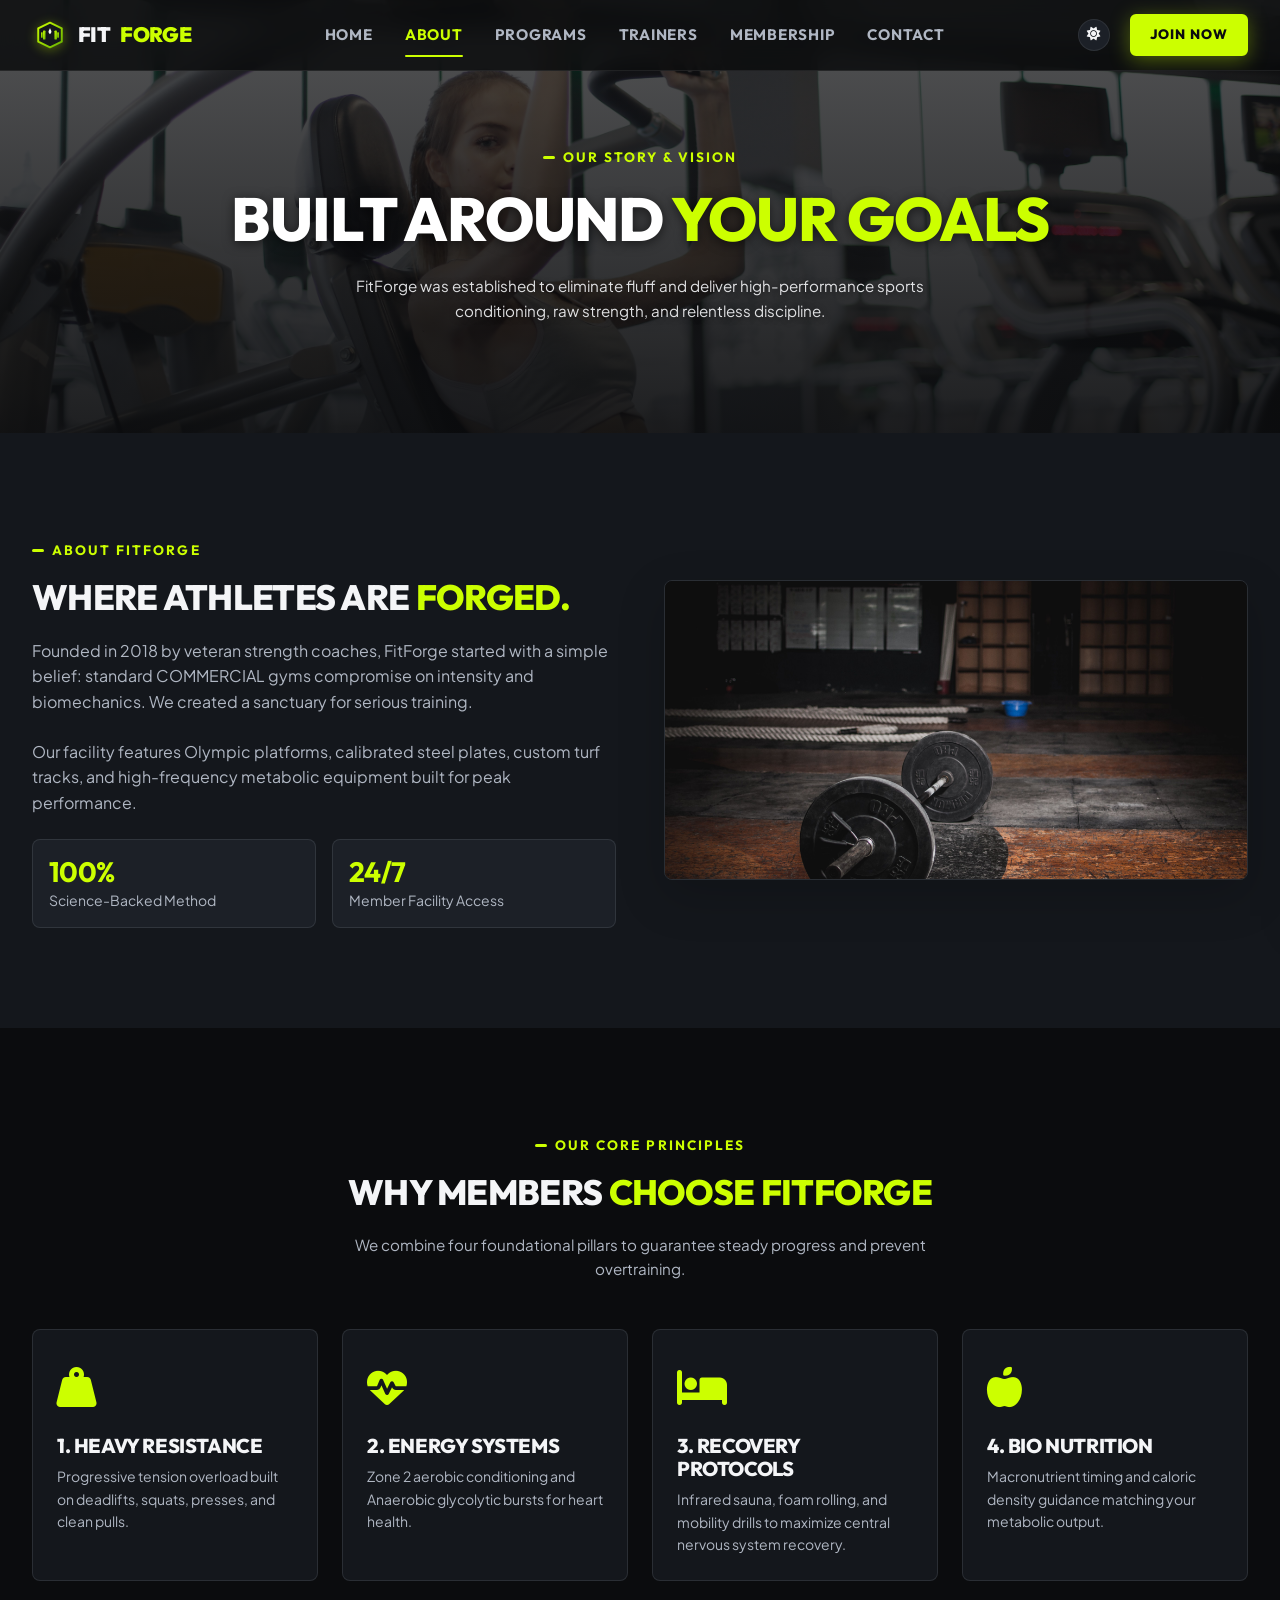
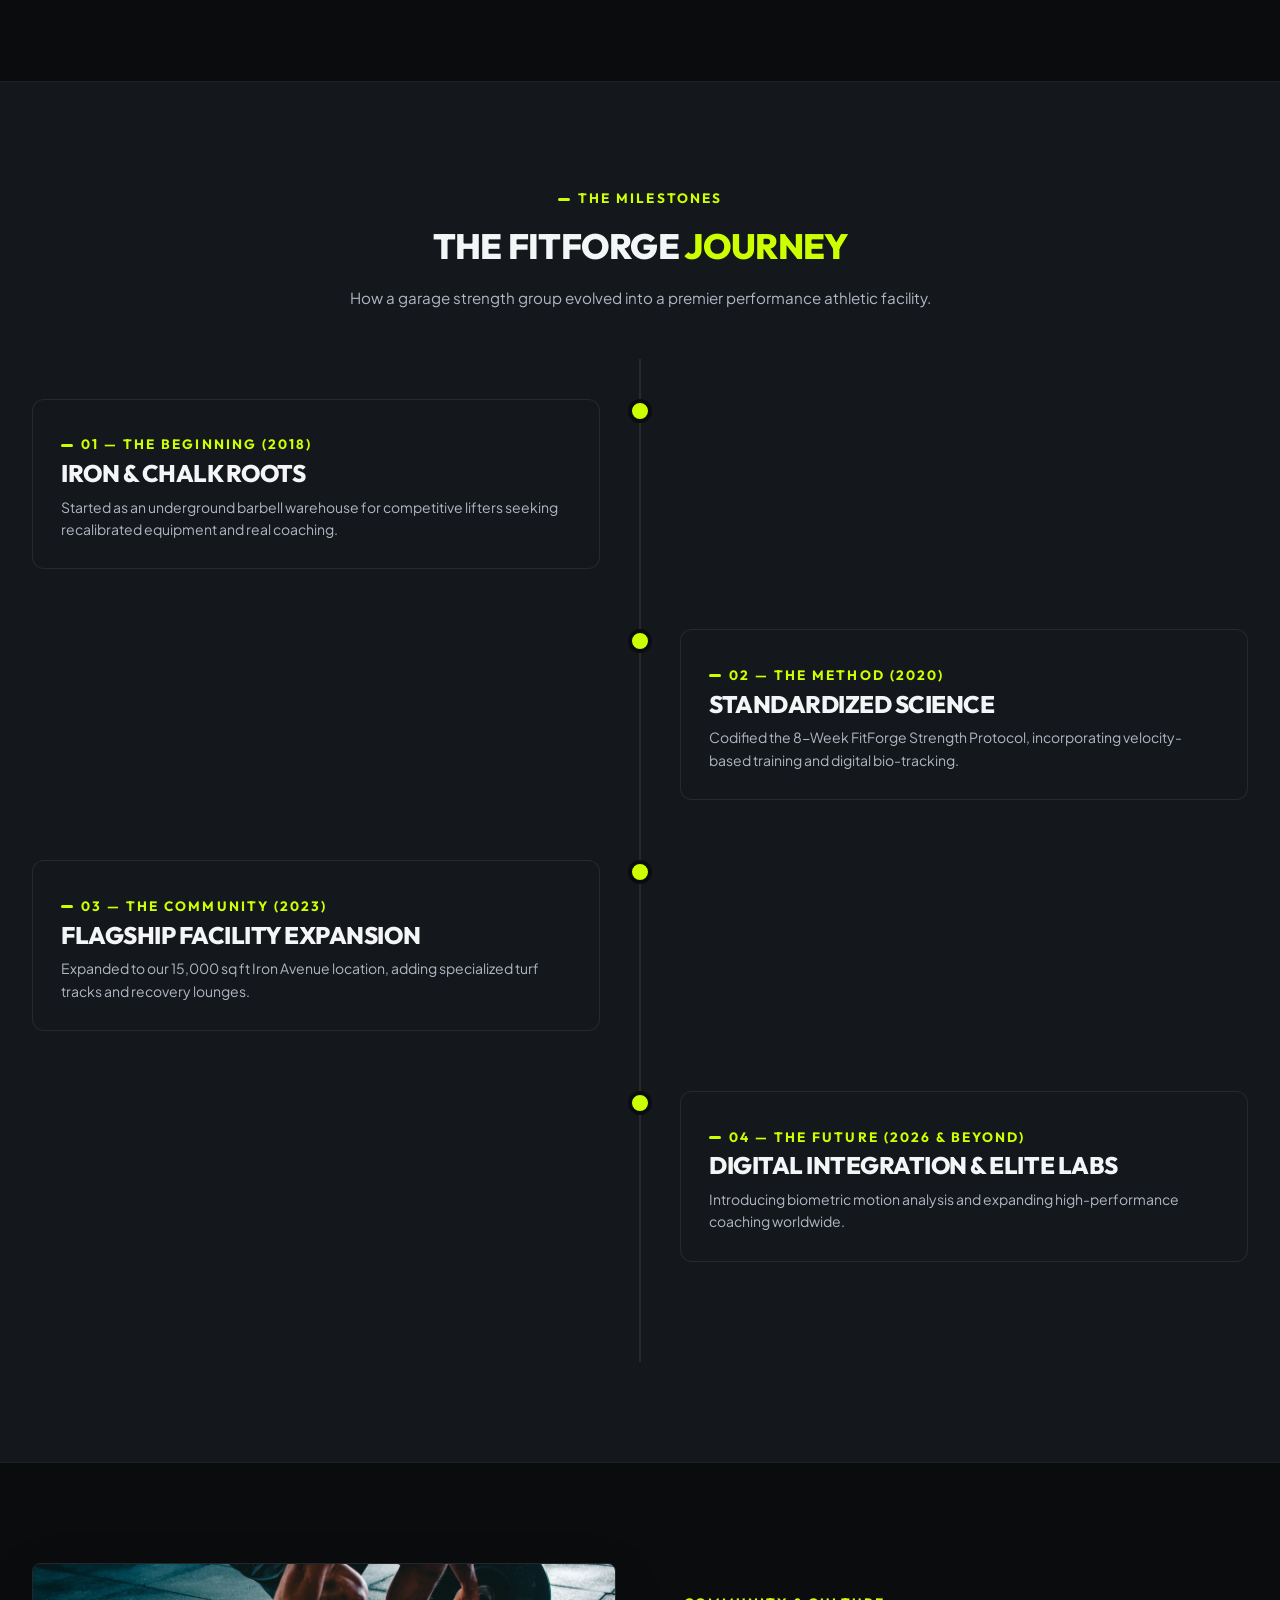
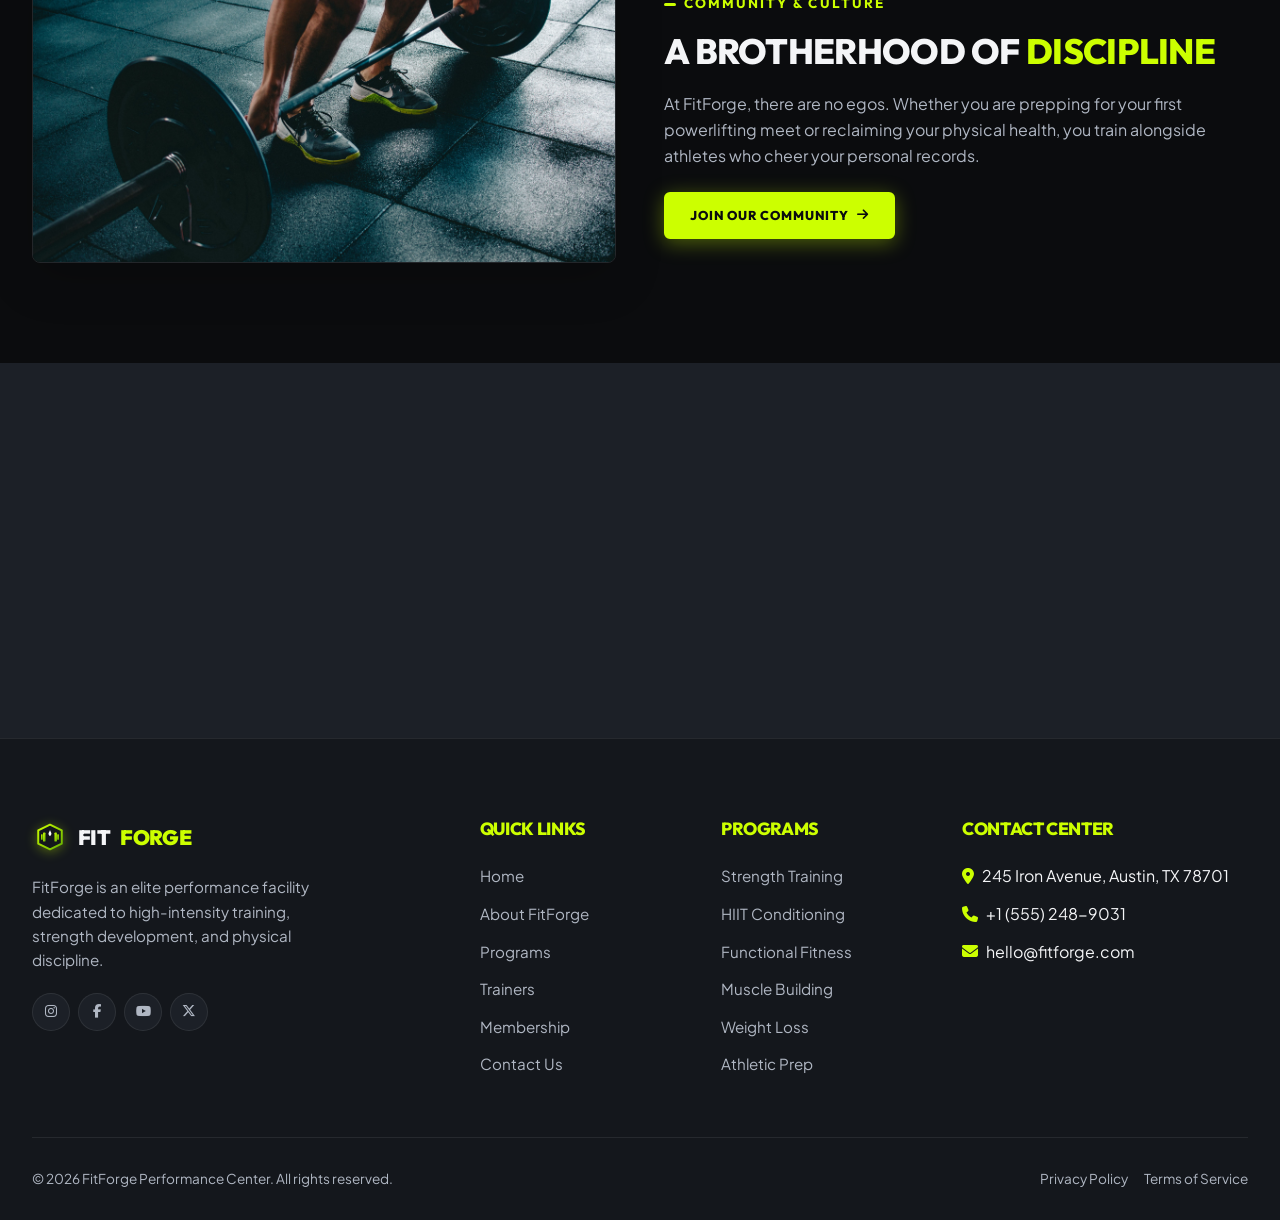
==== commit 42e0cad1: "corrections" ====
--- a/about.html
+++ b/about.html
@@ -83,10 +83,8 @@
       </nav>
     </div>
 
-    <div class="pt-4">
-      <div class="text-center text-muted small">
-        <p class="mb-0">&copy; 2026 FitForge Performance Center.</p>
-      </div>
+    <div class="p-4 pt-2">
+      <a href="membership.html" class="btn-forge btn-forge-primary w-100 justify-content-center">Join Now</a>
     </div>
   </div>
 
--- a/assets/css/style.css
+++ b/assets/css/style.css
@@ -1957,3 +1957,248 @@
   height: clamp(22px, 4vw, 28px) !important;
   width: auto !important;
 }
+
+/* ==========================================================================
+   SCROLL REVEAL ANIMATIONS
+   ========================================================================== */
+.reveal,
+.reveal-left,
+.reveal-right,
+.reveal-scale {
+  opacity: 0;
+  transition: opacity 0.7s ease, transform 0.7s ease;
+}
+
+.reveal {
+  transform: translateY(30px);
+}
+
+.reveal-left {
+  transform: translateX(-40px);
+}
+
+.reveal-right {
+  transform: translateX(40px);
+}
+
+.reveal-scale {
+  transform: scale(0.92);
+}
+
+.reveal.active,
+.reveal-left.active,
+.reveal-right.active,
+.reveal-scale.active {
+  opacity: 1;
+  transform: none;
+}
+
+/* Stagger delays */
+.stagger-1 { transition-delay: 0.1s; }
+.stagger-2 { transition-delay: 0.2s; }
+.stagger-3 { transition-delay: 0.3s; }
+.stagger-4 { transition-delay: 0.4s; }
+.stagger-5 { transition-delay: 0.5s; }
+
+/* ==========================================================================
+   CONTACT PAGE — CARD BOX & MAP
+   ========================================================================== */
+.contact-card-box {
+  background: var(--bg-surface-1);
+  border: 1px solid var(--border-color);
+  border-radius: var(--card-radius);
+  padding: 40px;
+}
+
+@media (max-width: 576px) {
+  .contact-card-box {
+    padding: 24px;
+  }
+}
+
+/* Real Google Maps Embed Card */
+.contact-map-card {
+  border-radius: var(--card-radius);
+  overflow: hidden;
+  border: 1px solid var(--border-color);
+  box-shadow: var(--shadow-sm);
+}
+
+.contact-map-card iframe {
+  display: block;
+  width: 100%;
+  border: 0;
+}
+
+/* ==========================================================================
+   SOCIAL MEDIA BUTTONS
+   ========================================================================== */
+
+/* Footer icon-only circles */
+.footer-social-link {
+  display: inline-flex;
+  align-items: center;
+  justify-content: center;
+  width: 38px;
+  height: 38px;
+  border-radius: 50%;
+  background: var(--bg-surface-2);
+  border: 1px solid var(--border-color);
+  color: var(--text-muted);
+  font-size: 0.85rem;
+  transition: all var(--transition-fast);
+  text-decoration: none;
+}
+
+.footer-social-link:hover {
+  background: var(--color-primary);
+  border-color: var(--color-primary);
+  color: #0b0c0e;
+  transform: translateY(-2px);
+  box-shadow: 0 6px 16px var(--color-primary-glow);
+}
+
+/* Contact page — pill-style social buttons */
+.contact-social-btn {
+  display: inline-flex;
+  align-items: center;
+  gap: 8px;
+  padding: 9px 16px;
+  border-radius: 50px;
+  background: var(--bg-surface-2);
+  border: 1px solid var(--border-color);
+  color: var(--text-muted);
+  font-size: 0.82rem;
+  font-weight: 600;
+  text-decoration: none;
+  transition: all var(--transition-normal);
+  white-space: nowrap;
+}
+
+.contact-social-btn i {
+  font-size: 1rem;
+}
+
+/* Instagram — purple-pink gradient */
+.contact-social-icon:hover {
+  background: linear-gradient(135deg, #f09433, #e6683c, #dc2743, #cc2366, #bc1888);
+  border-color: transparent;
+  color: #fff;
+  transform: translateY(-3px) scale(1.1);
+  box-shadow: 0 8px 20px rgba(220, 39, 67, 0.45);
+}
+
+/* Facebook — blue */
+.contact-social-icon.contact-social-fb:hover {
+  background: #1877f2;
+  border-color: transparent;
+  color: #fff;
+  box-shadow: 0 8px 20px rgba(24, 119, 242, 0.45);
+}
+
+/* YouTube — red */
+.contact-social-icon.contact-social-yt:hover {
+  background: #ff0000;
+  border-color: transparent;
+  color: #fff;
+  box-shadow: 0 8px 20px rgba(255, 0, 0, 0.45);
+}
+
+/* X / Twitter — dark */
+.contact-social-icon.contact-social-x:hover {
+  background: #000;
+  border-color: #555;
+  color: #fff;
+  box-shadow: 0 8px 20px rgba(0, 0, 0, 0.5);
+}
+
+/* Icon-only circular social button */
+.contact-social-icon {
+  display: inline-flex;
+  align-items: center;
+  justify-content: center;
+  width: 44px;
+  height: 44px;
+  border-radius: 50%;
+  background: var(--bg-surface-2);
+  border: 1px solid var(--border-color);
+  color: var(--text-muted);
+  font-size: 1.05rem;
+  text-decoration: none;
+  transition: all var(--transition-normal);
+}
+
+/* ==========================================================================
+   FAQ ACCORDION — COMPACT BUTTON LAYOUT FIX
+   ========================================================================== */
+
+/* Override Bootstrap's default accordion button */
+#membershipFaqAccordion .accordion-button {
+  display: flex;
+  align-items: center;
+  justify-content: flex-start;
+  gap: 12px;
+  padding: 16px 20px;
+  width: 100%;
+  box-shadow: none !important;
+  outline: none !important;
+  font-size: 0.9rem;
+  white-space: normal;
+  word-break: break-word;
+}
+
+/* Hide Bootstrap's built-in arrow (::after) */
+#membershipFaqAccordion .accordion-button::after {
+  display: none !important;
+}
+
+/* Question text — takes all remaining space */
+#membershipFaqAccordion .accordion-button .faq-question {
+  flex: 1;
+  text-align: left;
+}
+
+/* Custom arrow — sits tight right after the text */
+#membershipFaqAccordion .accordion-button .faq-arrow {
+  flex-shrink: 0;
+  display: inline-flex;
+  align-items: center;
+  justify-content: center;
+  width: 28px;
+  height: 28px;
+  border-radius: 50%;
+  background: var(--bg-surface-3);
+  color: var(--text-muted);
+  font-size: 0.75rem;
+  transition: transform 0.3s ease, background 0.3s ease, color 0.3s ease;
+}
+
+#membershipFaqAccordion .accordion-button:not(.collapsed) .faq-arrow {
+  transform: rotate(180deg);
+  background: var(--color-primary);
+  color: #0b0c0e;
+}
+
+/* Accordion body padding */
+#membershipFaqAccordion .accordion-body {
+  padding: 0 20px 16px 20px;
+  font-size: 0.88rem;
+  line-height: 1.7;
+}
+
+/* Remove focus ring */
+#membershipFaqAccordion .accordion-button:focus {
+  box-shadow: none;
+}
+
+/* Responsive adjustments */
+@media (max-width: 576px) {
+  #membershipFaqAccordion .accordion-button {
+    padding: 14px 16px;
+    font-size: 0.85rem;
+  }
+
+  #membershipFaqAccordion .accordion-body {
+    padding: 0 16px 14px 16px;
+  }
+}
